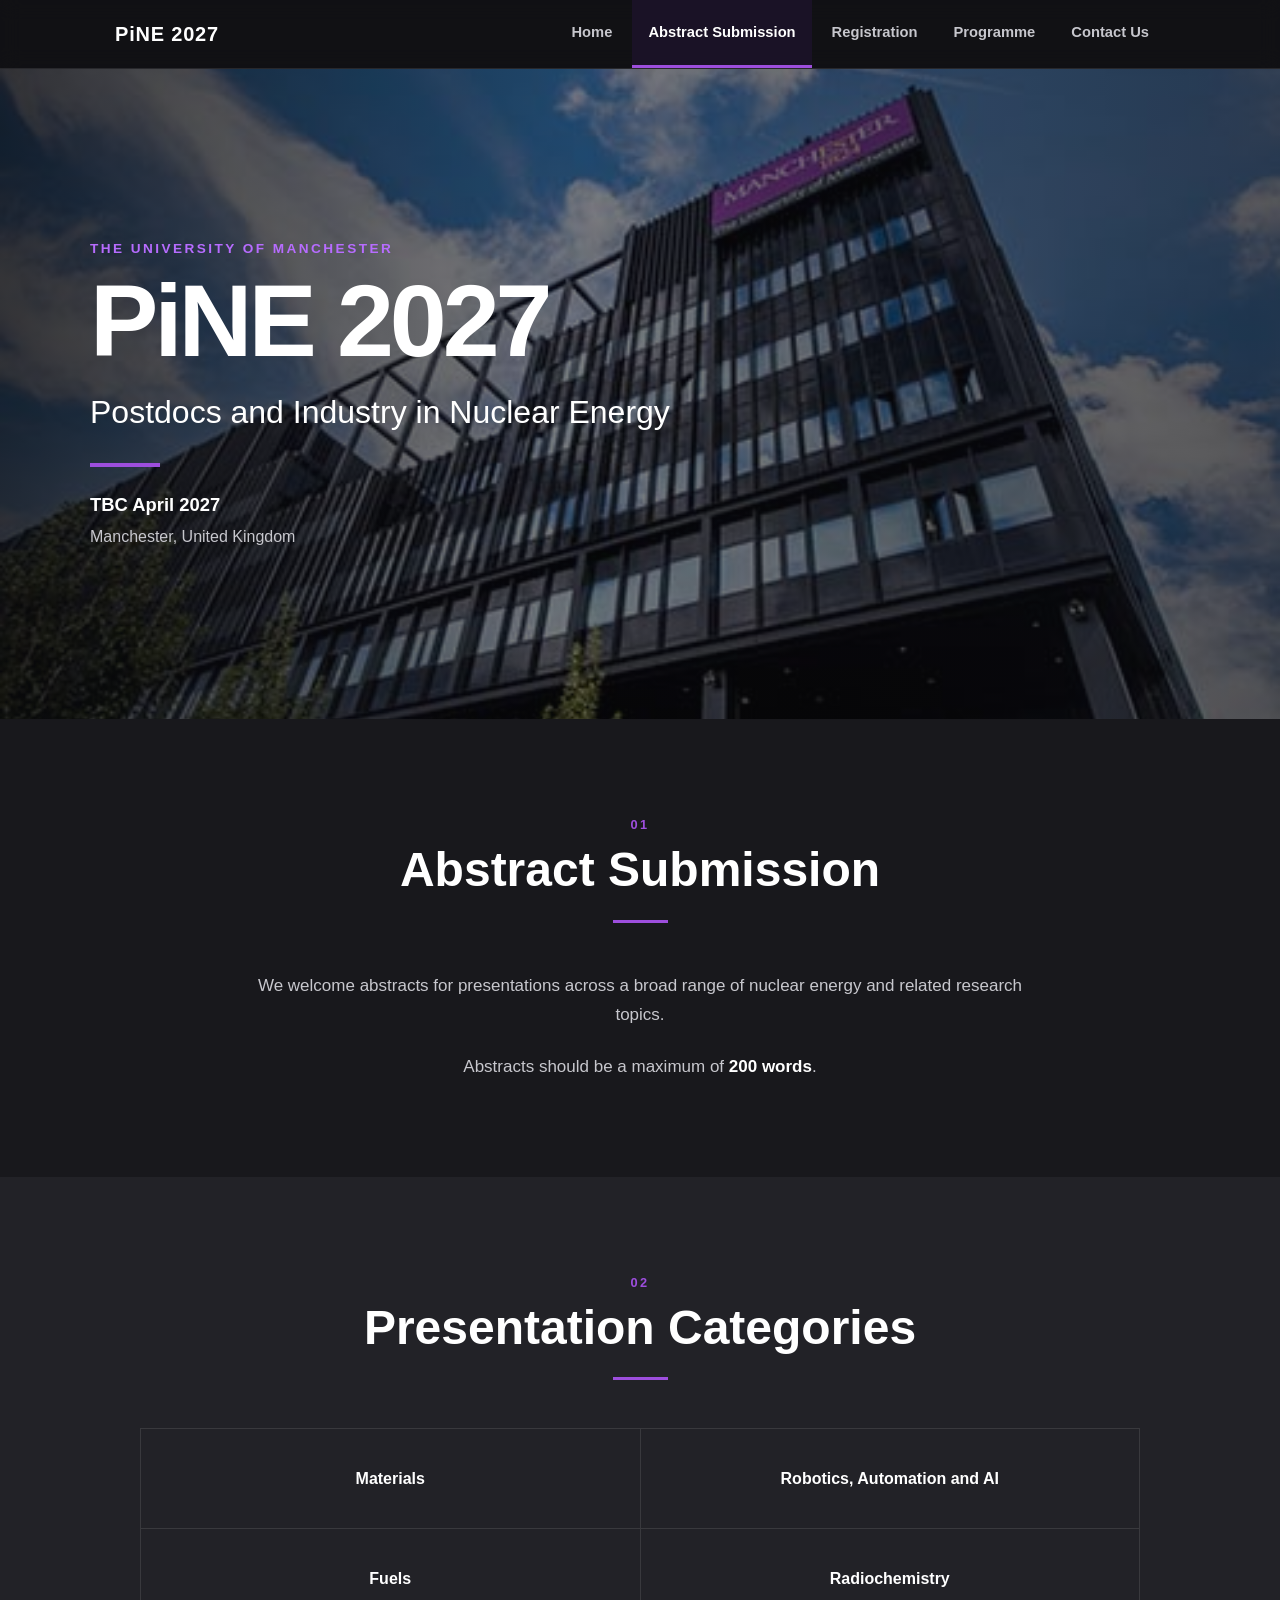
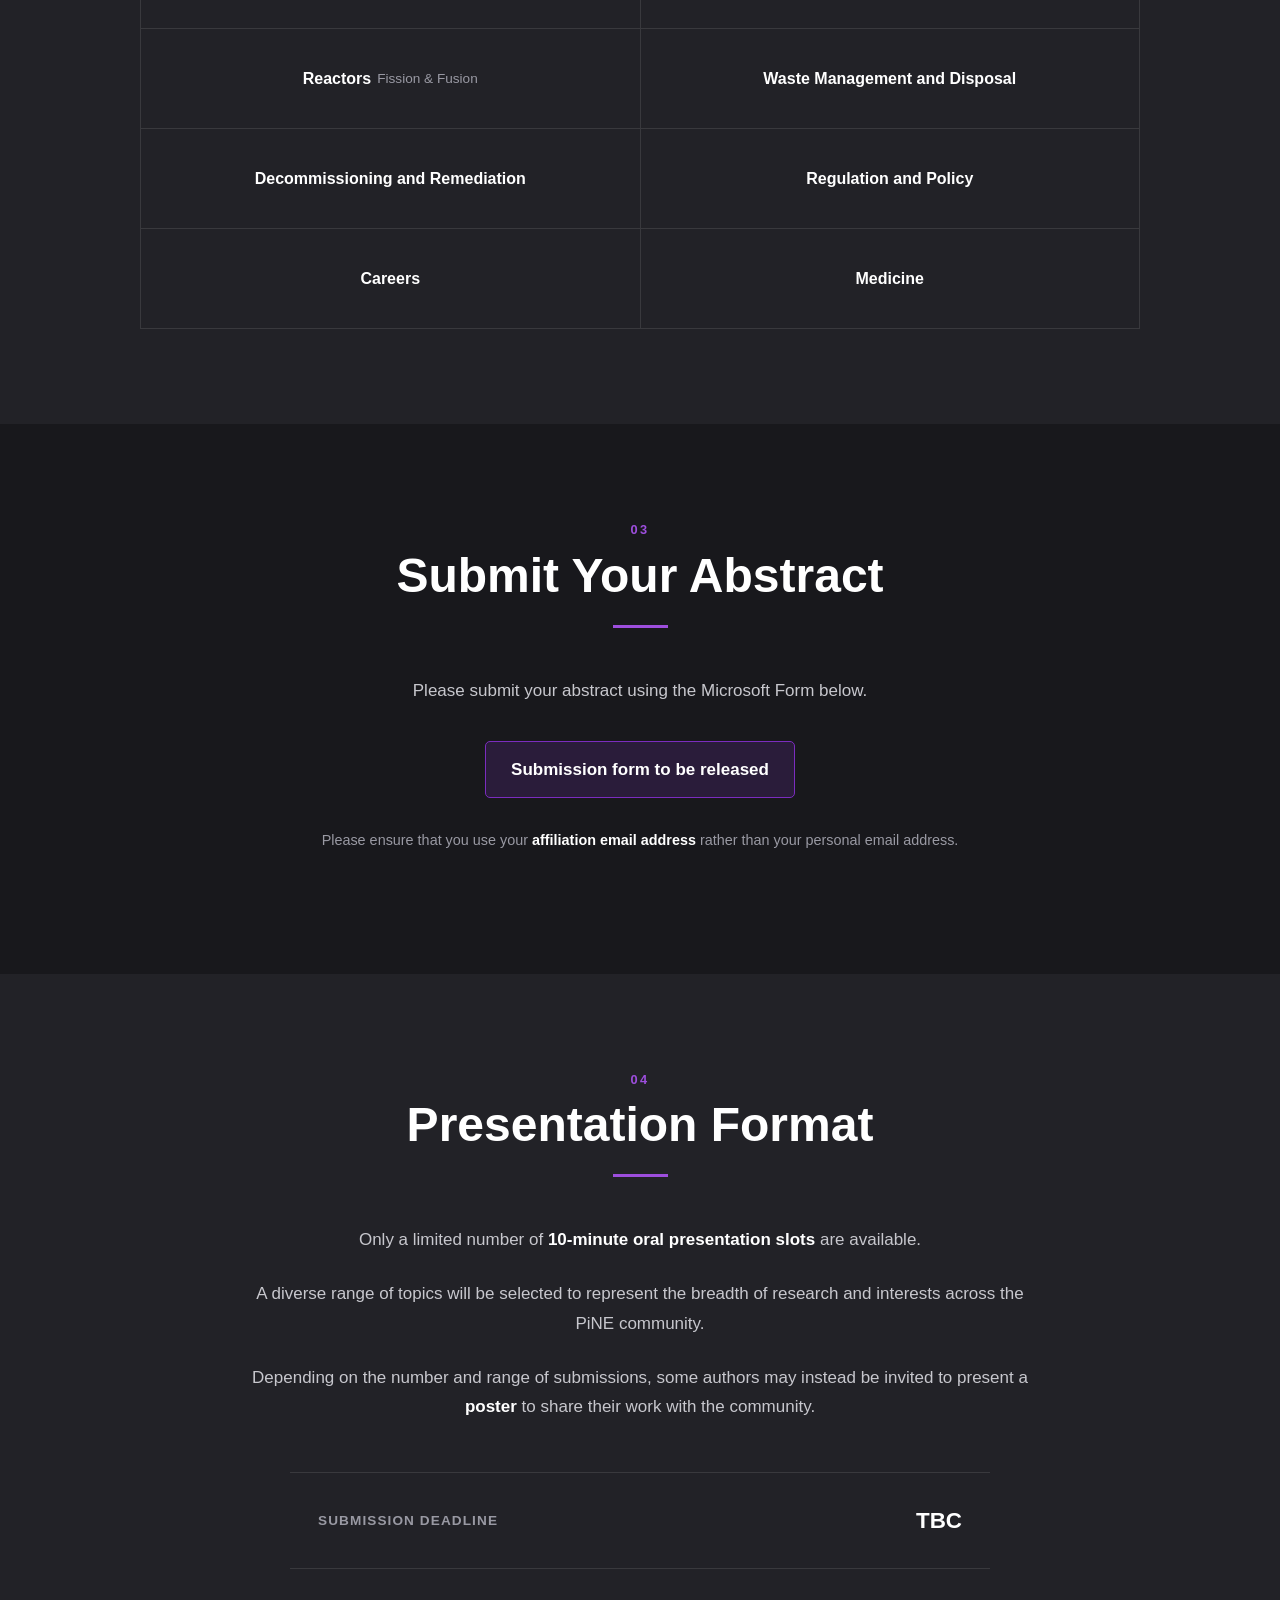
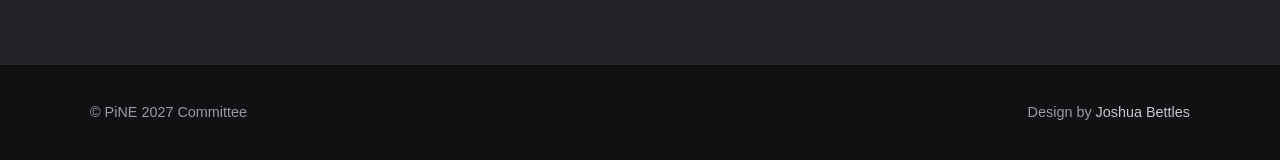
==== abstract/index.html @ 17eca952 "Modifying abstracts" ====
<!DOCTYPE html>
<html lang="en">

<head>
    <meta charset="UTF-8">

    <meta name="viewport" content="width=device-width, initial-scale=1.0">

    <title>PiNE 2027 | Abstract Submission</title>

    <meta name="description"
          content="Submit an abstract to PiNE 2027 – Postdocs and Industry in Nuclear Energy at The University of Manchester. Explore presentation categories and abstract submission requirements.">

    <meta name="keywords"
          content="PiNE 2027, abstract submission, nuclear energy conference, nuclear research, postdocs nuclear energy, University of Manchester">

    <meta name="author" content="PiNE 2027 Committee">
    <meta name="robots" content="index, follow">
    <meta name="resource-type" content="document">
    <meta name="distribution" content="global">

    <link rel="canonical"
          href="https://pine2027.github.io/abstract/">

    <link rel="shortcut icon"
          type="image/png"
          href="/assets/Uni_logo.png">

    <link rel="stylesheet"
          type="text/css"
          media="all"
          href="/assets/main.css">

    <!-- Open Graph -->
    <meta property="og:type" content="website">
    <meta property="og:title"
          content="PiNE 2027 | Abstract Submission">
    <meta property="og:description"
          content="Submit an abstract for PiNE 2027 – Postdocs and Industry in Nuclear Energy at The University of Manchester.">
    <meta property="og:url"
          content="https://pine2027.github.io/abstract/">
    <meta property="og:image"
          content="https://pine2027.github.io/assets/banner.jpg">
    <meta property="og:site_name"
          content="PiNE 2027">

    <!-- Twitter / X -->
    <meta name="twitter:card"
          content="summary_large_image">
    <meta name="twitter:title"
          content="PiNE 2027 | Abstract Submission">
    <meta name="twitter:description"
          content="Abstract submission information for PiNE 2027 – Postdocs and Industry in Nuclear Energy.">
    <meta name="twitter:image"
          content="https://pine2027.github.io/assets/banner.jpg">
</head>


<body>


    <!-- =====================================================
         STICKY NAVIGATION
         ===================================================== -->

    <nav class="navigation" aria-label="Main navigation">

        <div class="navigation-inner">

            <a class="nav-brand"
               href="/"
               aria-label="PiNE 2027 home">
                PiNE 2027
            </a>

            <div class="nav-links">

                <a title="Conference Home Page"
                   href="/">
                    Home
                </a>

                <a class="current"
                   title="Abstract Submission"
                   href="/abstract/"
                   aria-current="page">
                    Abstract Submission
                </a>

                <a title="Register for the Conference"
                   href="/registration/">
                    Registration
                </a>

                <a title="Conference Programme"
                   href="/programme/">
                    Programme
                </a>

                <a title="Contact information"
                   href="/contact/">
                    Contact Us
                </a>

            </div>

        </div>

    </nav>


    <!-- =====================================================
         FULL WIDTH BANNER
         ===================================================== -->

    <header class="banner">

        <img src="/assets/banner.jpg"
             alt="PiNE 2027">

        <div class="banner-overlay"></div>

        <div class="banner-content">

            <p class="banner-label">
                THE UNIVERSITY OF MANCHESTER
            </p>

            <h1>
                PiNE 2027
            </h1>

            <p class="banner-title">
                Postdocs and Industry in Nuclear Energy
            </p>

            <div class="banner-divider"></div>

            <p class="banner-date">
                TBC April 2027
            </p>

            <p class="banner-location">
                Manchester, United Kingdom
            </p>

        </div>

    </header>


    <main>


        <!-- =================================================
             ABSTRACT SUBMISSION
             ================================================= -->

        <section class="section section-dark">

            <div class="content">

                <p class="section-number">
                    01
                </p>

                <h2>
                    Abstract Submission
                </h2>

                <div class="heading-line"></div>


                <div class="abstract-intro">

                    <p>
                        We welcome abstracts for presentations across a
                        broad range of nuclear energy and related research
                        topics.
                    </p>

                    <p>
                        Abstracts should be a maximum of
                        <strong>200 words</strong>.
                    </p>

                </div>

            </div>

        </section>


        <!-- =================================================
             CATEGORIES
             ================================================= -->

        <section class="section section-alt">

            <div class="content">

                <p class="section-number">
                    02
                </p>

                <h2>
                    Presentation Categories
                </h2>

                <div class="heading-line"></div>


                <div class="abstract-categories">

                    <div class="abstract-category">
                        Materials
                    </div>

                    <div class="abstract-category">
                        Robotics, Automation and AI
                    </div>

                    <div class="abstract-category">
                        Fuels
                    </div>

                    <div class="abstract-category">
                        Radiochemistry
                    </div>

                    <div class="abstract-category">
                        Reactors
                        <span>
                            Fission &amp; Fusion
                        </span>
                    </div>

                    <div class="abstract-category">
                        Waste Management and Disposal
                    </div>

                    <div class="abstract-category">
                        Decommissioning and Remediation
                    </div>

                    <div class="abstract-category">
                        Regulation and Policy
                    </div>

                    <div class="abstract-category">
                        Careers
                    </div>

                    <div class="abstract-category">
                        Medicine
                    </div>

                </div>

            </div>

        </section>


        <!-- =================================================
             SUBMISSION
             ================================================= -->

        <section class="section section-dark">

            <div class="content">

                <p class="section-number">
                    03
                </p>

                <h2>
                    Submit Your Abstract
                </h2>

                <div class="heading-line"></div>


                <div class="abstract-submission">

                    <p>
                        Please submit your abstract using the Microsoft
                        Form below.
                    </p>


                    <div class="submission-status">
                        Submission form to be released
                    </div>


                    <!--
                    Uncomment once the Microsoft Form is available.

                    <a class="submission-button"
                       href="https://forms.office.com/e/1feZxRSuA1"
                       target="_blank"
                       rel="noopener noreferrer">

                        Submit Your Abstract

                    </a>
                    -->


                    <p class="submission-note">
                        Please ensure that you use your
                        <strong>affiliation email address</strong>
                        rather than your personal email address.
                    </p>

                </div>

            </div>

        </section>


        <!-- =================================================
             PRESENTATION FORMAT
             ================================================= -->

        <section class="section section-alt">

            <div class="content">

                <p class="section-number">
                    04
                </p>

                <h2>
                    Presentation Format
                </h2>

                <div class="heading-line"></div>


                <div class="presentation-content">

                    <p>
                        Only a limited number of
                        <strong>10-minute oral presentation slots</strong>
                        are available.
                    </p>

                    <p>
                        A diverse range of topics will be selected to
                        represent the breadth of research and interests
                        across the PiNE community.
                    </p>

                    <p>
                        Depending on the number and range of submissions,
                        some authors may instead be invited to present a
                        <strong>poster</strong> to share their work with
                        the community.
                    </p>

                </div>


                <div class="deadline">

                    <span class="deadline-label">
                        Submission Deadline
                    </span>

                    <span class="deadline-value">
                        TBC
                    </span>

                </div>

            </div>

        </section>


        <!-- =================================================
             BURSARIES
             ================================================= -->

        <!--
        <section class="section section-dark">

            <div class="content">

                <p class="section-number">
                    05
                </p>

                <h2>
                    Travel Bursaries
                </h2>

                <div class="heading-line"></div>

                <div class="bursary-content">

                    <p>
                        We are delighted to announce that we will be
                        offering a limited number of bursaries of up to
                        £250 to cover travel and accommodation costs for
                        presenters at PiNE 2027.
                    </p>

                    <p>
                        If you are interested in applying, please complete
                        the additional section on the abstract submission
                        form.
                    </p>

                </div>

            </div>

        </section>
        -->


    </main>


    <!-- =====================================================
         FOOTER
         ===================================================== -->

    <footer>

        <div class="footer-inner">

            <p>
                &copy; PiNE 2027 Committee
            </p>

            <p>
                Design by
                <a href="https://github.com/joshua-bettles"
                   target="_blank"
                   rel="noopener">
                    Joshua Bettles
                </a>
            </p>

        </div>

    </footer>


</body>
</html>
---- assets/main.css ----
/* =========================================================
   PiNE 2027
   Main stylesheet
   ========================================================= */


/* ---------------------------------------------------------
   VARIABLES
   --------------------------------------------------------- */

:root {
    --background-dark: #18181c;
    --background-darker: #111114;
    --background-light: #222227;

    --purple: #7b2cbf;
    --purple-light: #9d4edd;
    --purple-bright: #b76cff;

    --text: #f2f2f4;
    --text-soft: #c7c7cd;
    --text-muted: #9999a3;

    --border: rgba(255, 255, 255, 0.10);

    --content-width: 1100px;
}


/* ---------------------------------------------------------
   RESET
   --------------------------------------------------------- */

* {
    box-sizing: border-box;
}

html {
    scroll-behavior: smooth;
}

body {
    margin: 0;
    padding: 0;

    background: var(--background-dark);
    color: var(--text);

    font-family:
        "Segoe UI",
        Roboto,
        Helvetica,
        Arial,
        sans-serif;

    font-size: 17px;
    line-height: 1.75;
}


/* ---------------------------------------------------------
   LINKS
   --------------------------------------------------------- */

a {
    color: var(--purple-bright);
    text-decoration: none;
    transition:
        color 0.2s ease,
        background-color 0.2s ease,
        border-color 0.2s ease;
}

a:hover {
    color: #d19cff;
}


/* ---------------------------------------------------------
   STICKY NAVIGATION
   --------------------------------------------------------- */

.navigation {
    position: sticky;
    top: 0;
    z-index: 1000;

    width: 100%;

    background: rgba(17, 17, 20, 0.96);
    border-bottom: 1px solid var(--border);

    backdrop-filter: blur(10px);
    -webkit-backdrop-filter: blur(10px);
}

.navigation-inner {
    max-width: var(--content-width);
    margin: 0 auto;

    min-height: 68px;

    display: flex;
    align-items: center;
    justify-content: space-between;

    padding: 0 25px;
}

.nav-brand {
    color: white;
    font-size: 1.25rem;
    font-weight: 700;
    letter-spacing: 0.04em;
    white-space: nowrap;
}

.nav-brand:hover {
    color: var(--purple-bright);
}

.nav-links {
    display: flex;
    align-items: stretch;
    gap: 4px;
}

.nav-links a {
    display: flex;
    align-items: center;

    min-height: 68px;

    padding: 0 16px;

    color: var(--text-soft);

    font-size: 0.92rem;
    font-weight: 600;

    border-bottom: 3px solid transparent;
}

.nav-links a:hover {
    color: white;
    background: rgba(123, 44, 191, 0.12);
}

.nav-links a.current {
    color: white;
    border-bottom-color: var(--purple-light);
    background: rgba(123, 44, 191, 0.10);
}


/* ---------------------------------------------------------
   FULL WIDTH BANNER
   --------------------------------------------------------- */

.banner {
    position: relative;

    width: 100%;
    height: min(650px, 75vh);

    min-height: 480px;

    overflow: hidden;

    background: #111;
}

.banner img {
    position: absolute;

    inset: 0;

    width: 100%;
    height: 100%;

    object-fit: cover;
    object-position: center;
}

.banner-overlay {
    position: absolute;

    inset: 0;

    background:
        linear-gradient(
            90deg,
            rgba(10, 10, 13, 0.82) 0%,
            rgba(10, 10, 13, 0.52) 45%,
            rgba(10, 10, 13, 0.68) 100%
        );

    z-index: 1;
}

.banner-content {
    position: relative;
    z-index: 2;

    width: min(1100px, 90%);

    height: 100%;

    margin: 0 auto;

    display: flex;
    flex-direction: column;

    justify-content: center;
    align-items: flex-start;
}

.banner-label {
    margin: 0 0 12px;

    color: var(--purple-bright);

    font-size: 0.85rem;
    font-weight: 700;

    letter-spacing: 0.18em;
    text-transform: uppercase;
}

.banner h1 {
    margin: 0;

    color: white;

    font-size: clamp(3.2rem, 8vw, 6.5rem);
    line-height: 0.95;

    font-weight: 800;
    letter-spacing: -0.04em;
}

.banner-title {
    max-width: 850px;

    margin: 22px 0 0;

    color: white;

    font-size: clamp(1.25rem, 2.5vw, 2rem);
    line-height: 1.3;

    font-weight: 400;
}

.banner-divider {
    width: 70px;
    height: 4px;

    margin: 30px 0 22px;

    background: var(--purple-light);
}

.banner-date {
    margin: 0;

    color: white;

    font-size: 1.15rem;
    font-weight: 700;
}

.banner-location {
    margin: 2px 0 0;

    color: var(--text-soft);

    font-size: 1rem;
}


/* ---------------------------------------------------------
   GENERAL SECTIONS
   --------------------------------------------------------- */

.section {
    width: 100%;

    padding: 95px 25px;
}

.section-dark {
    background: var(--background-dark);
}

.section-alt {
    background: var(--background-light);
}

.content {
    width: min(var(--content-width), 100%);

    margin: 0 auto;
}


/* ---------------------------------------------------------
   HEADINGS
   --------------------------------------------------------- */

.section-number {
    margin: 0 0 6px;

    color: var(--purple-light);

    font-size: 0.8rem;
    font-weight: 700;

    letter-spacing: 0.18em;
    text-align: center;
}

h2 {
    margin: 0;

    color: white;

    font-size: clamp(2rem, 4vw, 3rem);
    line-height: 1.15;

    font-weight: 700;

    text-align: center;
}

.heading-line {
    width: 55px;
    height: 3px;

    margin: 22px auto 48px;

    background: var(--purple-light);
}


/* ---------------------------------------------------------
   TEXT CONTENT
   --------------------------------------------------------- */

.text-content {
    max-width: 900px;

    margin: 0 auto;

    color: var(--text-soft);

    text-align: center;
}

.text-content p {
    margin: 0 0 24px;
}

.text-content p:last-child {
    margin-bottom: 0;
}

strong {
    color: white;
}


/* ---------------------------------------------------------
   KEY DATES
   --------------------------------------------------------- */

.dates {
    max-width: 950px;

    margin: 0 auto;

    display: grid;

    grid-template-columns: repeat(2, 1fr);

    border-top: 1px solid var(--border);
    border-left: 1px solid var(--border);
}

.date-item {
    min-height: 150px;

    padding: 30px;

    display: flex;
    flex-direction: column;

    justify-content: center;
    align-items: center;

    text-align: center;

    border-right: 1px solid var(--border);
    border-bottom: 1px solid var(--border);
}

.date-label {
    color: var(--text-muted);

    font-size: 0.85rem;
    font-weight: 600;

    letter-spacing: 0.08em;
    text-transform: uppercase;
}

.date-value {
    margin-top: 7px;

    color: white;

    font-size: 1.5rem;
    font-weight: 700;
}

.date-item:hover {
    background: rgba(123, 44, 191, 0.08);
}


/* ---------------------------------------------------------
   ORGANISERS
   --------------------------------------------------------- */

.organiser {
    max-width: 950px;

    margin: 0 auto;

    display: grid;

    grid-template-columns: 280px 1fr;

    gap: 60px;

    align-items: center;
}

.organiser-logo {
    display: block;

    width: 100%;
    max-width: 250px;

    height: auto;

    margin: 0 auto;
}

.organiser-text {
    color: var(--text-soft);
}

.organiser-text p {
    margin-top: 0;
    margin-bottom: 22px;
}

.organiser-text p:last-child {
    margin-bottom: 0;
}


/* ---------------------------------------------------------
   SPONSORS
   --------------------------------------------------------- */

.sponsor-content {
    max-width: 750px;

    margin: 0 auto;

    color: var(--text-soft);

    text-align: center;
}

.sponsor-content p {
    margin: 0 0 20px;
}

.email-link {
    display: inline-block;

    margin-top: 15px;

    padding: 12px 24px;

    color: white;

    background: var(--purple);

    border: 1px solid var(--purple-light);

    border-radius: 5px;

    font-weight: 700;
}

.email-link:hover {
    color: white;

    background: var(--purple-light);
}


/* ---------------------------------------------------------
   FOOTER
   --------------------------------------------------------- */

footer {
    background: var(--background-darker);

    border-top: 1px solid var(--border);

    padding: 35px 25px;
}

.footer-inner {
    max-width: var(--content-width);

    margin: 0 auto;

    display: flex;

    justify-content: space-between;
    align-items: center;

    gap: 20px;

    color: var(--text-muted);

    font-size: 0.9rem;
}

.footer-inner p {
    margin: 0;
}

.footer-inner a {
    color: var(--text-soft);
}

.footer-inner a:hover {
    color: var(--purple-bright);
}


/* ---------------------------------------------------------
   MOBILE
   --------------------------------------------------------- */

@media (max-width: 850px) {

    .navigation-inner {
        min-height: auto;

        padding: 12px 18px;

        flex-direction: column;
        gap: 8px;
    }

    .nav-links {
        width: 100%;

        justify-content: center;

        flex-wrap: wrap;
    }

    .nav-links a {
        min-height: 42px;

        padding: 6px 10px;

        border-bottom-width: 2px;

        font-size: 0.82rem;
    }

    .banner {
        height: 600px;
    }

    .banner-content {
        width: 88%;
    }

    .organiser {
        grid-template-columns: 1fr;

        gap: 40px;

        text-align: center;
    }

    .organiser-logo {
        max-width: 220px;
    }

    .organiser-text {
        text-align: center;
    }
}


@media (max-width: 600px) {

    body {
        font-size: 16px;
    }

    .navigation-inner {
        padding-left: 10px;
        padding-right: 10px;
    }

    .nav-brand {
        font-size: 1.1rem;
    }

    .nav-links {
        gap: 0;
    }

    .nav-links a {
        padding-left: 7px;
        padding-right: 7px;

        font-size: 0.75rem;
    }

    .banner {
        min-height: 500px;
        height: 75vh;
    }

    .banner-label {
        font-size: 0.7rem;
        letter-spacing: 0.12em;
    }

    .banner-title {
        font-size: 1.15rem;
    }

    .banner-divider {
        margin-top: 22px;
        margin-bottom: 18px;
    }

    .banner-date {
        font-size: 1rem;
    }

    .section {
        padding: 70px 20px;
    }

    .heading-line {
        margin-bottom: 35px;
    }

    .dates {
        grid-template-columns: 1fr;
    }

    .date-item {
        min-height: 120px;
        padding: 25px 15px;
    }

    .footer-inner {
        flex-direction: column;

        text-align: center;
    }
}

/* =========================================================
   REGISTRATION PAGE
   ========================================================= */

.registration-content {
    max-width: 800px;
    margin: 0 auto;

    text-align: center;
    color: var(--text-soft);
}

.registration-content p {
    margin: 0 auto 25px;
}


/* Registration status */

.registration-status {
    display: inline-block;

    margin-bottom: 35px;
    padding: 10px 22px;

    color: white;

    background: rgba(123, 44, 191, 0.18);

    border: 1px solid var(--purple);

    border-radius: 4px;

    font-weight: 700;
    letter-spacing: 0.02em;
}


/* Registration price */

.registration-price {
    margin: 20px 0 35px;

    color: white;

    font-size: clamp(3rem, 7vw, 5rem);
    line-height: 1;

    font-weight: 800;
    letter-spacing: -0.04em;
}

.registration-price::after {
    content: " registration fee";

    display: block;

    margin-top: 12px;

    color: var(--text-muted);

    font-size: 0.9rem;
    font-weight: 500;

    letter-spacing: 0.08em;
    text-transform: uppercase;
}


/* What's included */

.registration-includes {
    max-width: 1000px;

    margin: 0 auto;

    display: grid;

    grid-template-columns: repeat(3, 1fr);

    border-top: 1px solid var(--border);
    border-left: 1px solid var(--border);
}

.include-item {
    padding: 40px 30px;

    text-align: center;

    border-right: 1px solid var(--border);
    border-bottom: 1px solid var(--border);
}

.include-number {
    margin-bottom: 15px;

    color: var(--purple-light);

    font-size: 0.8rem;
    font-weight: 700;

    letter-spacing: 0.15em;
}

.include-item h3 {
    margin: 0 0 15px;

    color: white;

    font-size: 1.25rem;
}

.include-item p {
    margin: 0;

    color: var(--text-muted);

    font-size: 0.95rem;
    line-height: 1.65;
}


/* Registration action */

.registration-action {
    max-width: 700px;

    margin: 0 auto;

    color: var(--text-soft);

    text-align: center;
}

.registration-action p {
    margin: 0 0 30px;
}


/* Actual registration button */

.registration-button {
    display: inline-block;

    padding: 15px 32px;

    color: white;

    background: var(--purple);

    border: 1px solid var(--purple-light);
    border-radius: 5px;

    font-weight: 700;

    transition:
        background 0.2s ease,
        transform 0.2s ease;
}

.registration-button:hover {
    color: white;

    background: var(--purple-light);

    transform: translateY(-2px);
}


/* Coming soon placeholder */

.registration-coming-soon {
    display: inline-block;

    padding: 14px 25px;

    color: var(--text-muted);

    background: rgba(255, 255, 255, 0.04);

    border: 1px solid var(--border);

    border-radius: 5px;

    font-size: 0.9rem;
}


/* Contact */

.registration-contact {
    max-width: 700px;

    margin: 0 auto;

    color: var(--text-soft);

    text-align: center;
}

.registration-contact p {
    margin: 0 0 25px;
}


/* ---------------------------------------------------------
   REGISTRATION MOBILE
   --------------------------------------------------------- */

@media (max-width: 700px) {

    .registration-includes {
        grid-template-columns: 1fr;
    }

    .include-item {
        padding: 35px 25px;
    }

}

/* =========================================================
   ABSTRACT SUBMISSION PAGE
   ========================================================= */


/* ---------------------------------------------------------
   INTRO
   --------------------------------------------------------- */

.abstract-intro {
    max-width: 800px;

    margin: 0 auto;

    color: var(--text-soft);

    text-align: center;
}

.abstract-intro p {
    margin: 0 0 22px;
}

.abstract-intro p:last-child {
    margin-bottom: 0;
}


/* ---------------------------------------------------------
   ABSTRACT CATEGORIES
   --------------------------------------------------------- */

.abstract-categories {
    max-width: 1000px;

    margin: 0 auto;

    display: grid;

    grid-template-columns: repeat(2, 1fr);

    border-top: 1px solid var(--border);
    border-left: 1px solid var(--border);
}

.abstract-category {
    min-height: 100px;

    padding: 25px 30px;

    display: flex;

    align-items: center;
    justify-content: center;

    color: white;

    text-align: center;

    font-size: 1rem;
    font-weight: 600;

    border-right: 1px solid var(--border);
    border-bottom: 1px solid var(--border);

    transition:
        background 0.2s ease,
        color 0.2s ease;
}

.abstract-category:hover {
    color: white;

    background: rgba(123, 44, 191, 0.14);
}

.abstract-category span {
    margin-left: 6px;

    color: var(--text-muted);

    font-size: 0.85rem;
    font-weight: 400;
}


/* ---------------------------------------------------------
   ABSTRACT SUBMISSION
   --------------------------------------------------------- */

.abstract-submission {
    max-width: 750px;

    margin: 0 auto;

    color: var(--text-soft);

    text-align: center;
}

.abstract-submission > p {
    margin: 0 0 25px;
}


/* Submission status */

.submission-status {
    display: inline-block;

    margin: 10px 0 30px;

    padding: 13px 25px;

    color: white;

    background: rgba(123, 44, 191, 0.18);

    border: 1px solid var(--purple);

    border-radius: 5px;

    font-weight: 700;
}


/* Actual submission button */

.submission-button {
    display: inline-block;

    margin: 10px 0 30px;

    padding: 15px 32px;

    color: white;

    background: var(--purple);

    border: 1px solid var(--purple-light);
    border-radius: 5px;

    font-weight: 700;

    transition:
        background 0.2s ease,
        transform 0.2s ease;
}

.submission-button:hover {
    color: white;

    background: var(--purple-light);

    transform: translateY(-2px);
}


/* Small note */

.submission-note {
    color: var(--text-muted);

    font-size: 0.9rem;
}


/* ---------------------------------------------------------
   PRESENTATION FORMAT
   --------------------------------------------------------- */

.presentation-content {
    max-width: 800px;

    margin: 0 auto;

    color: var(--text-soft);

    text-align: center;
}

.presentation-content p {
    margin: 0 0 24px;
}

.presentation-content p:last-child {
    margin-bottom: 0;
}


/* ---------------------------------------------------------
   DEADLINE
   --------------------------------------------------------- */

.deadline {
    max-width: 700px;

    margin: 50px auto 0;

    padding: 28px;

    display: flex;

    align-items: center;
    justify-content: space-between;

    gap: 20px;

    border-top: 1px solid var(--border);
    border-bottom: 1px solid var(--border);
}

.deadline-label {
    color: var(--text-muted);

    font-size: 0.85rem;
    font-weight: 600;

    letter-spacing: 0.08em;
    text-transform: uppercase;
}

.deadline-value {
    color: white;

    font-size: 1.4rem;
    font-weight: 700;
}


/* ---------------------------------------------------------
   BURSARIES
   --------------------------------------------------------- */

.bursary-content {
    max-width: 800px;

    margin: 0 auto;

    color: var(--text-soft);

    text-align: center;
}

.bursary-content p {
    margin: 0 0 24px;
}


/* ---------------------------------------------------------
   ABSTRACT MOBILE
   --------------------------------------------------------- */

@media (max-width: 700px) {

    .abstract-categories {
        grid-template-columns: 1fr;
    }

    .abstract-category {
        min-height: 80px;

        padding: 22px 20px;
    }

    .deadline {
        flex-direction: column;

        text-align: center;
    }

}
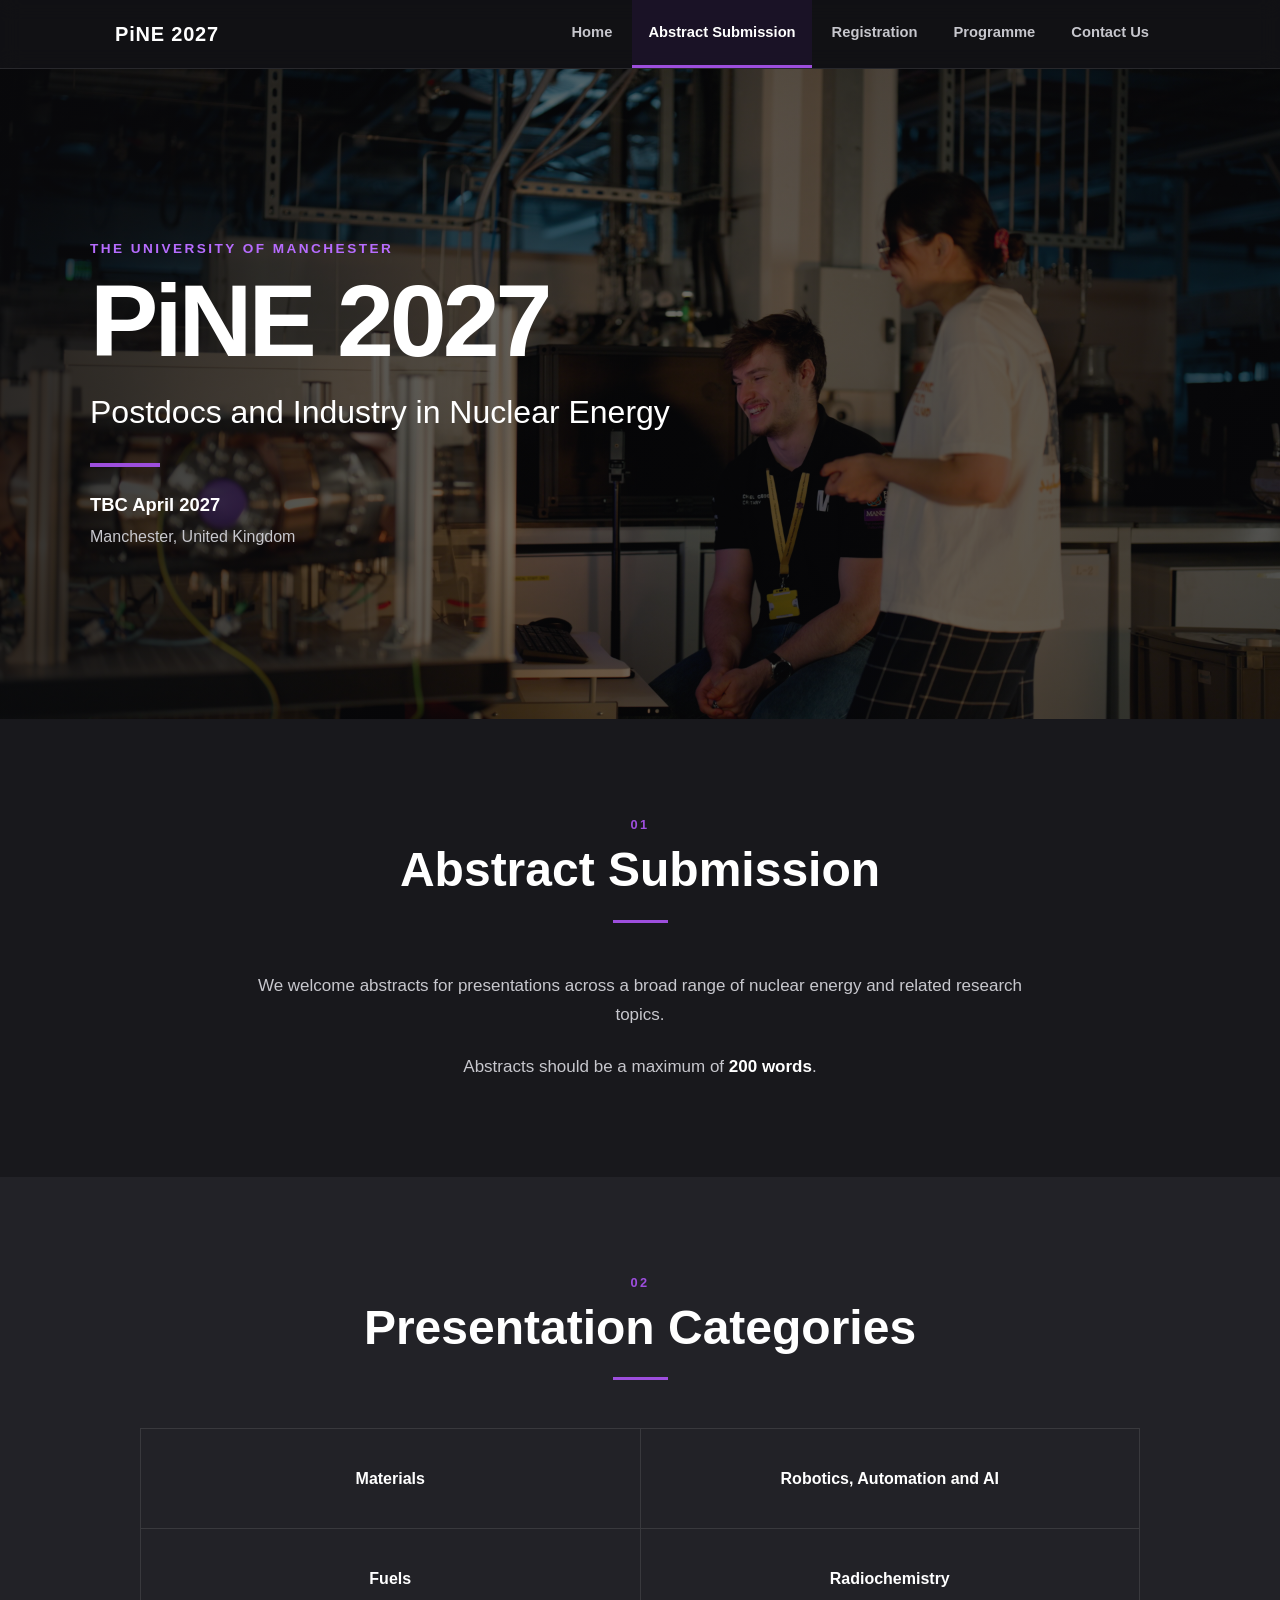
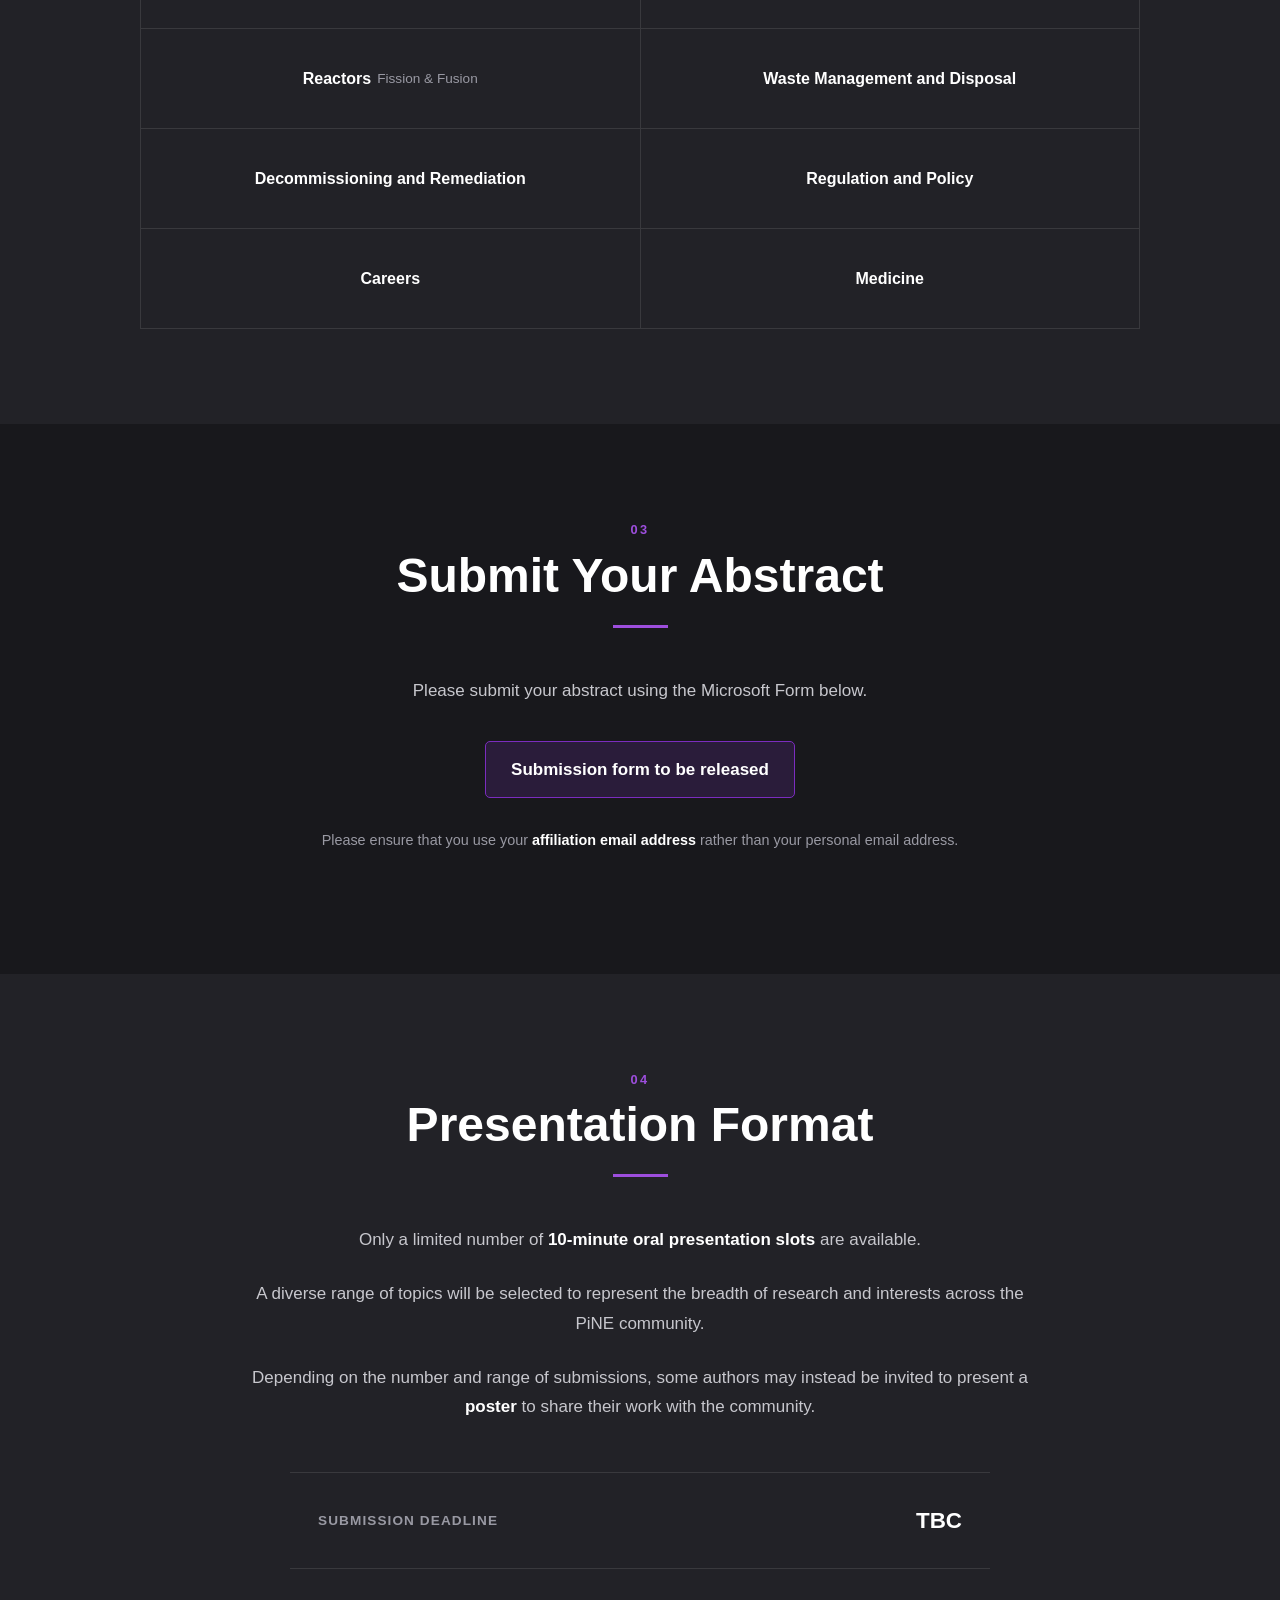
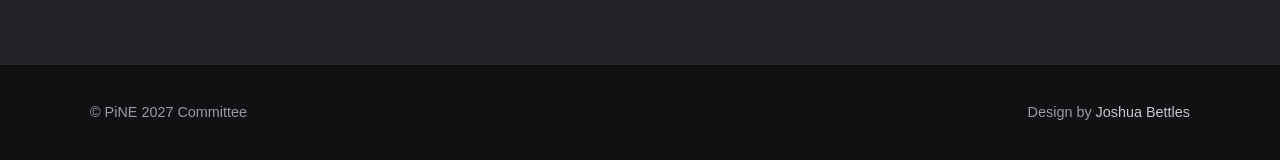
==== commit f3f3b6f4: "update to banner images" ====
--- a/abstract/index.html
+++ b/abstract/index.html
@@ -40,7 +40,7 @@
     <meta property="og:url"
           content="https://pine2027.github.io/abstract/">
     <meta property="og:image"
-          content="https://pine2027.github.io/assets/banner.jpg">
+          content="https://pine2027.github.io/assets/Fusion-Minimak-Michael-Aneeqa3.jpg">
     <meta property="og:site_name"
           content="PiNE 2027">
 
@@ -52,7 +52,7 @@
     <meta name="twitter:description"
           content="Abstract submission information for PiNE 2027 – Postdocs and Industry in Nuclear Energy.">
     <meta name="twitter:image"
-          content="https://pine2027.github.io/assets/banner.jpg">
+          content="https://pine2027.github.io/assets/Fusion-Minimak-Michael-Aneeqa3.jpg">
 </head>
 
 
@@ -115,7 +115,7 @@
 
     <header class="banner">
 
-        <img src="/assets/banner.jpg"
+        <img src="/assets/Fusion-Minimak-Michael-Aneeqa3.jpg"
              alt="PiNE 2027">
 
         <div class="banner-overlay"></div>
@@ -298,7 +298,7 @@
                     Uncomment once the Microsoft Form is available.
 
                     <a class="submission-button"
-                       href="https://forms.office.com/e/1feZxRSuA1"
+                       href="https://forms.office.com/e/"
                        target="_blank"
                        rel="noopener noreferrer">
 
--- a/assets/main.css
+++ b/assets/main.css
@@ -1180,4 +1180,376 @@
         text-align: center;
     }
 
+}
+
+/* =========================================================
+   PROGRAMME PAGE
+   ========================================================= */
+
+
+/* ---------------------------------------------------------
+   INTRO
+   --------------------------------------------------------- */
+
+.programme-intro {
+    max-width: 800px;
+
+    margin: 0 auto;
+
+    color: var(--text-soft);
+
+    text-align: center;
+}
+
+.programme-intro p {
+    margin: 0 0 24px;
+}
+
+.programme-intro p:last-child {
+    margin-bottom: 0;
+}
+
+
+/* ---------------------------------------------------------
+   PROGRAMME STATUS
+   --------------------------------------------------------- */
+
+.programme-status {
+    display: table;
+
+    margin: 45px auto 0;
+
+    padding: 13px 26px;
+
+    color: white;
+
+    background: rgba(123, 44, 191, 0.18);
+
+    border: 1px solid var(--purple);
+
+    border-radius: 5px;
+
+    font-weight: 700;
+}
+
+
+/* ---------------------------------------------------------
+   WHAT TO EXPECT
+   --------------------------------------------------------- */
+
+.programme-items {
+    max-width: 1000px;
+
+    margin: 0 auto;
+
+    display: grid;
+
+    grid-template-columns: repeat(3, 1fr);
+
+    border-top: 1px solid var(--border);
+    border-left: 1px solid var(--border);
+}
+
+.programme-item {
+    padding: 40px 30px;
+
+    text-align: center;
+
+    border-right: 1px solid var(--border);
+    border-bottom: 1px solid var(--border);
+}
+
+.programme-item-number {
+    margin-bottom: 14px;
+
+    color: var(--purple-light);
+
+    font-size: 0.8rem;
+    font-weight: 700;
+
+    letter-spacing: 0.15em;
+}
+
+.programme-item h3 {
+    margin: 0 0 15px;
+
+    color: white;
+
+    font-size: 1.2rem;
+}
+
+.programme-item p {
+    margin: 0;
+
+    color: var(--text-muted);
+
+    font-size: 0.95rem;
+    line-height: 1.65;
+}
+
+
+/* ---------------------------------------------------------
+   CATERING
+   --------------------------------------------------------- */
+
+.catering-content {
+    max-width: 800px;
+
+    margin: 0 auto;
+
+    color: var(--text-soft);
+
+    text-align: center;
+}
+
+.catering-content p {
+    margin: 0 0 24px;
+}
+
+
+/* Conference dinner */
+
+.dinner-date {
+    max-width: 650px;
+
+    margin: 40px auto 0;
+
+    padding: 25px 30px;
+
+    display: flex;
+
+    justify-content: space-between;
+    align-items: center;
+
+    gap: 20px;
+
+    border-top: 1px solid var(--border);
+    border-bottom: 1px solid var(--border);
+}
+
+.dinner-date span {
+    color: var(--text-muted);
+
+    font-size: 0.85rem;
+    font-weight: 600;
+
+    letter-spacing: 0.08em;
+    text-transform: uppercase;
+}
+
+.dinner-date strong {
+    color: white;
+
+    font-size: 1.3rem;
+}
+
+
+/* ---------------------------------------------------------
+   DIETARY REQUIREMENTS
+   --------------------------------------------------------- */
+
+.dietary-content {
+    max-width: 750px;
+
+    margin: 0 auto;
+
+    color: var(--text-soft);
+
+    text-align: center;
+}
+
+.dietary-content p {
+    margin: 0 0 24px;
+}
+
+.dietary-content p:last-child {
+    margin-bottom: 0;
+}
+
+
+/* ---------------------------------------------------------
+   PROGRAMME MOBILE
+   --------------------------------------------------------- */
+
+@media (max-width: 750px) {
+
+    .programme-items {
+        grid-template-columns: 1fr;
+    }
+
+    .programme-item {
+        padding: 35px 25px;
+    }
+
+    .dinner-date {
+        flex-direction: column;
+
+        text-align: center;
+    }
+
+}
+
+/* =========================================================
+   CONTACT PAGE
+   ========================================================= */
+
+
+/* ---------------------------------------------------------
+   CONTACT
+   --------------------------------------------------------- */
+
+.contact-content {
+    max-width: 750px;
+
+    margin: 0 auto;
+
+    color: var(--text-soft);
+
+    text-align: center;
+}
+
+.contact-content p {
+    margin: 0 0 28px;
+}
+
+
+/* ---------------------------------------------------------
+   DIRECTIONS
+   --------------------------------------------------------- */
+
+.directions-content {
+    max-width: 800px;
+
+    margin: 0 auto;
+
+    color: var(--text-soft);
+
+    text-align: center;
+}
+
+.directions-content p {
+    margin: 0 0 24px;
+}
+
+.directions-content p:last-child {
+    margin-bottom: 0;
+}
+
+
+/* ---------------------------------------------------------
+   ADDRESS
+   --------------------------------------------------------- */
+
+.address {
+    max-width: 500px;
+
+    margin: 45px auto 0;
+
+    padding: 30px;
+
+    text-align: center;
+
+    border-top: 1px solid var(--border);
+    border-bottom: 1px solid var(--border);
+}
+
+.address-label {
+    display: block;
+
+    margin-bottom: 12px;
+
+    color: var(--purple-light);
+
+    font-size: 0.8rem;
+    font-weight: 700;
+
+    letter-spacing: 0.12em;
+    text-transform: uppercase;
+}
+
+.address address {
+    color: white;
+
+    font-style: normal;
+
+    line-height: 1.7;
+}
+
+
+/* ---------------------------------------------------------
+   MAP
+   --------------------------------------------------------- */
+
+.map-content {
+    max-width: 1000px;
+
+    margin: 0 auto;
+
+    text-align: center;
+}
+
+.map-content > p {
+    max-width: 750px;
+
+    margin: 0 auto 35px;
+
+    color: var(--text-soft);
+}
+
+.map-wrapper {
+    width: 100%;
+
+    overflow: hidden;
+
+    border: 1px solid var(--border);
+}
+
+.map-wrapper iframe {
+    display: block;
+
+    width: 100%;
+
+    height: 450px;
+
+    border: 0;
+}
+
+
+/* ---------------------------------------------------------
+   FINAL CONTACT CTA
+   --------------------------------------------------------- */
+
+.contact-final {
+    max-width: 700px;
+
+    margin: 0 auto;
+
+    color: var(--text-soft);
+
+    text-align: center;
+}
+
+.contact-final p {
+    margin: 0 0 12px;
+}
+
+.contact-final .email-link {
+    margin-top: 25px;
+}
+
+
+/* ---------------------------------------------------------
+   CONTACT MOBILE
+   --------------------------------------------------------- */
+
+@media (max-width: 600px) {
+
+    .map-wrapper iframe {
+        height: 350px;
+    }
+
+    .address {
+        padding: 25px 15px;
+    }
+
 }
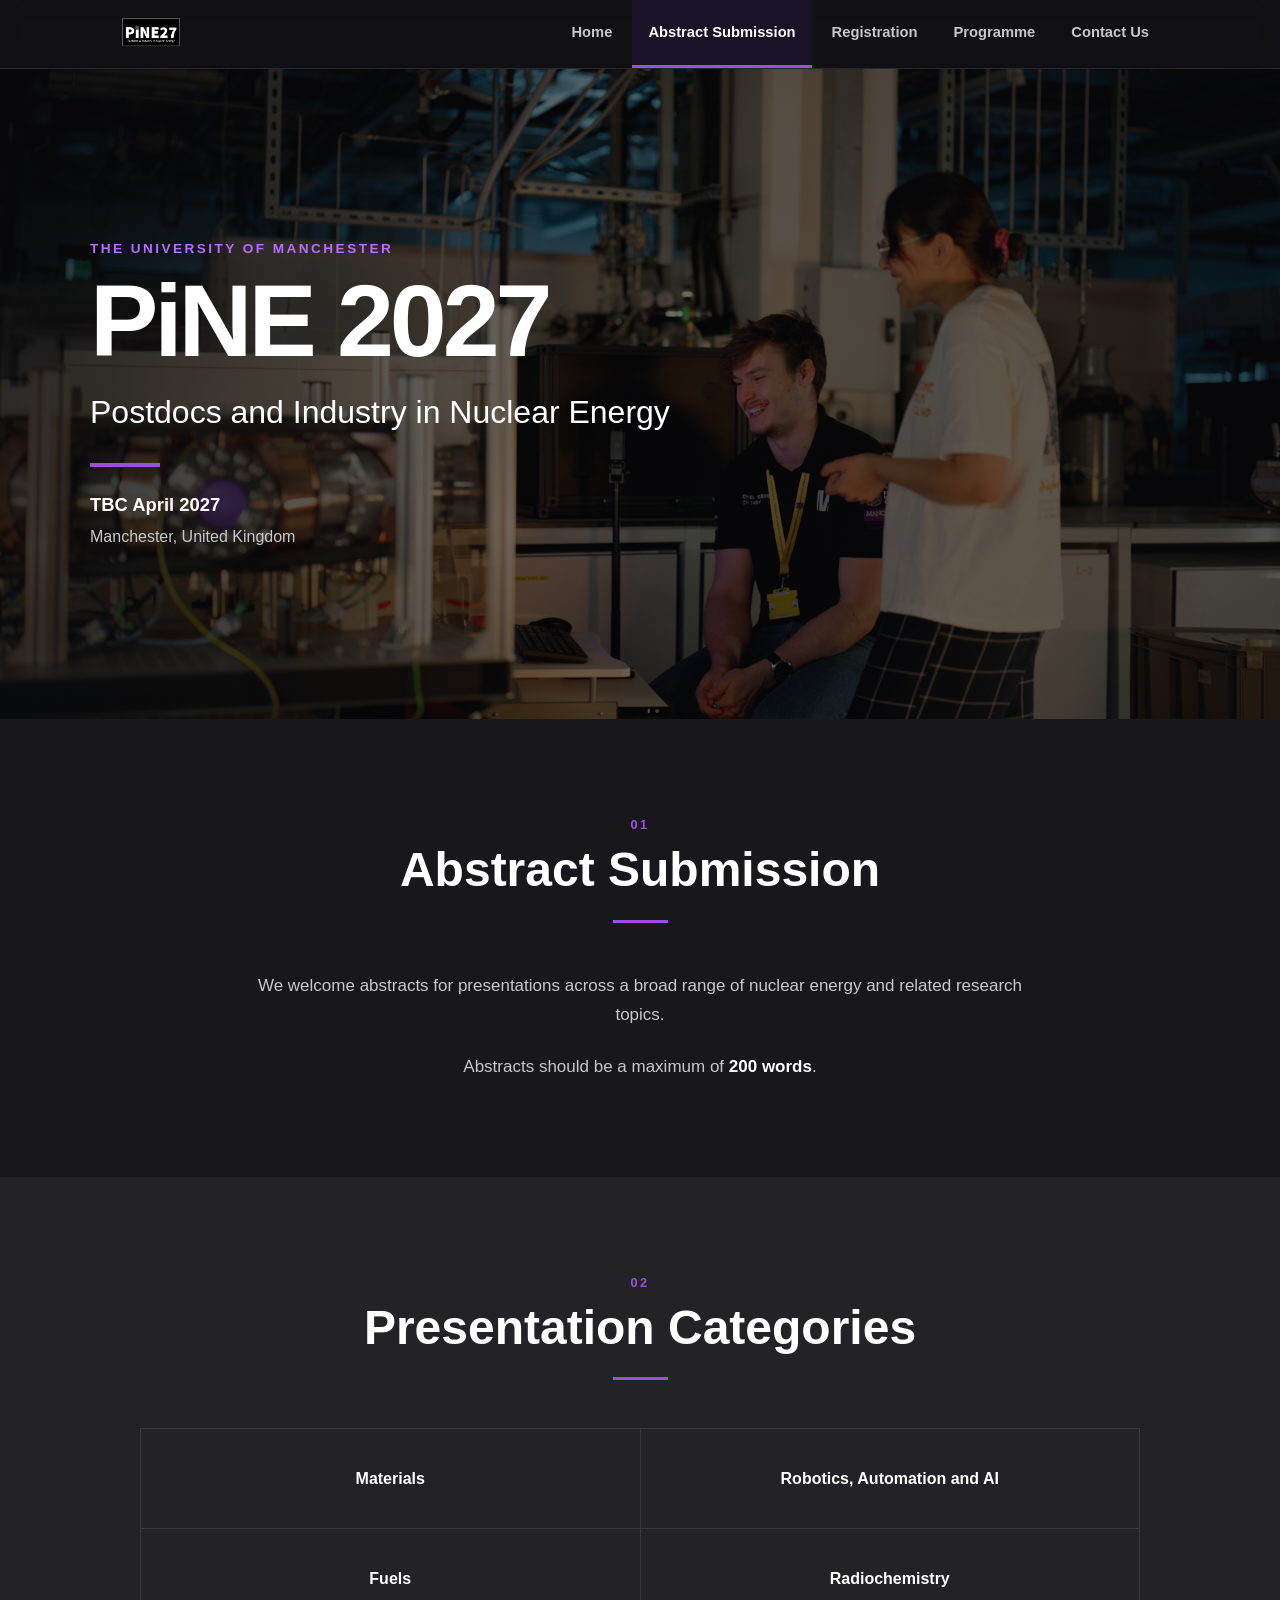
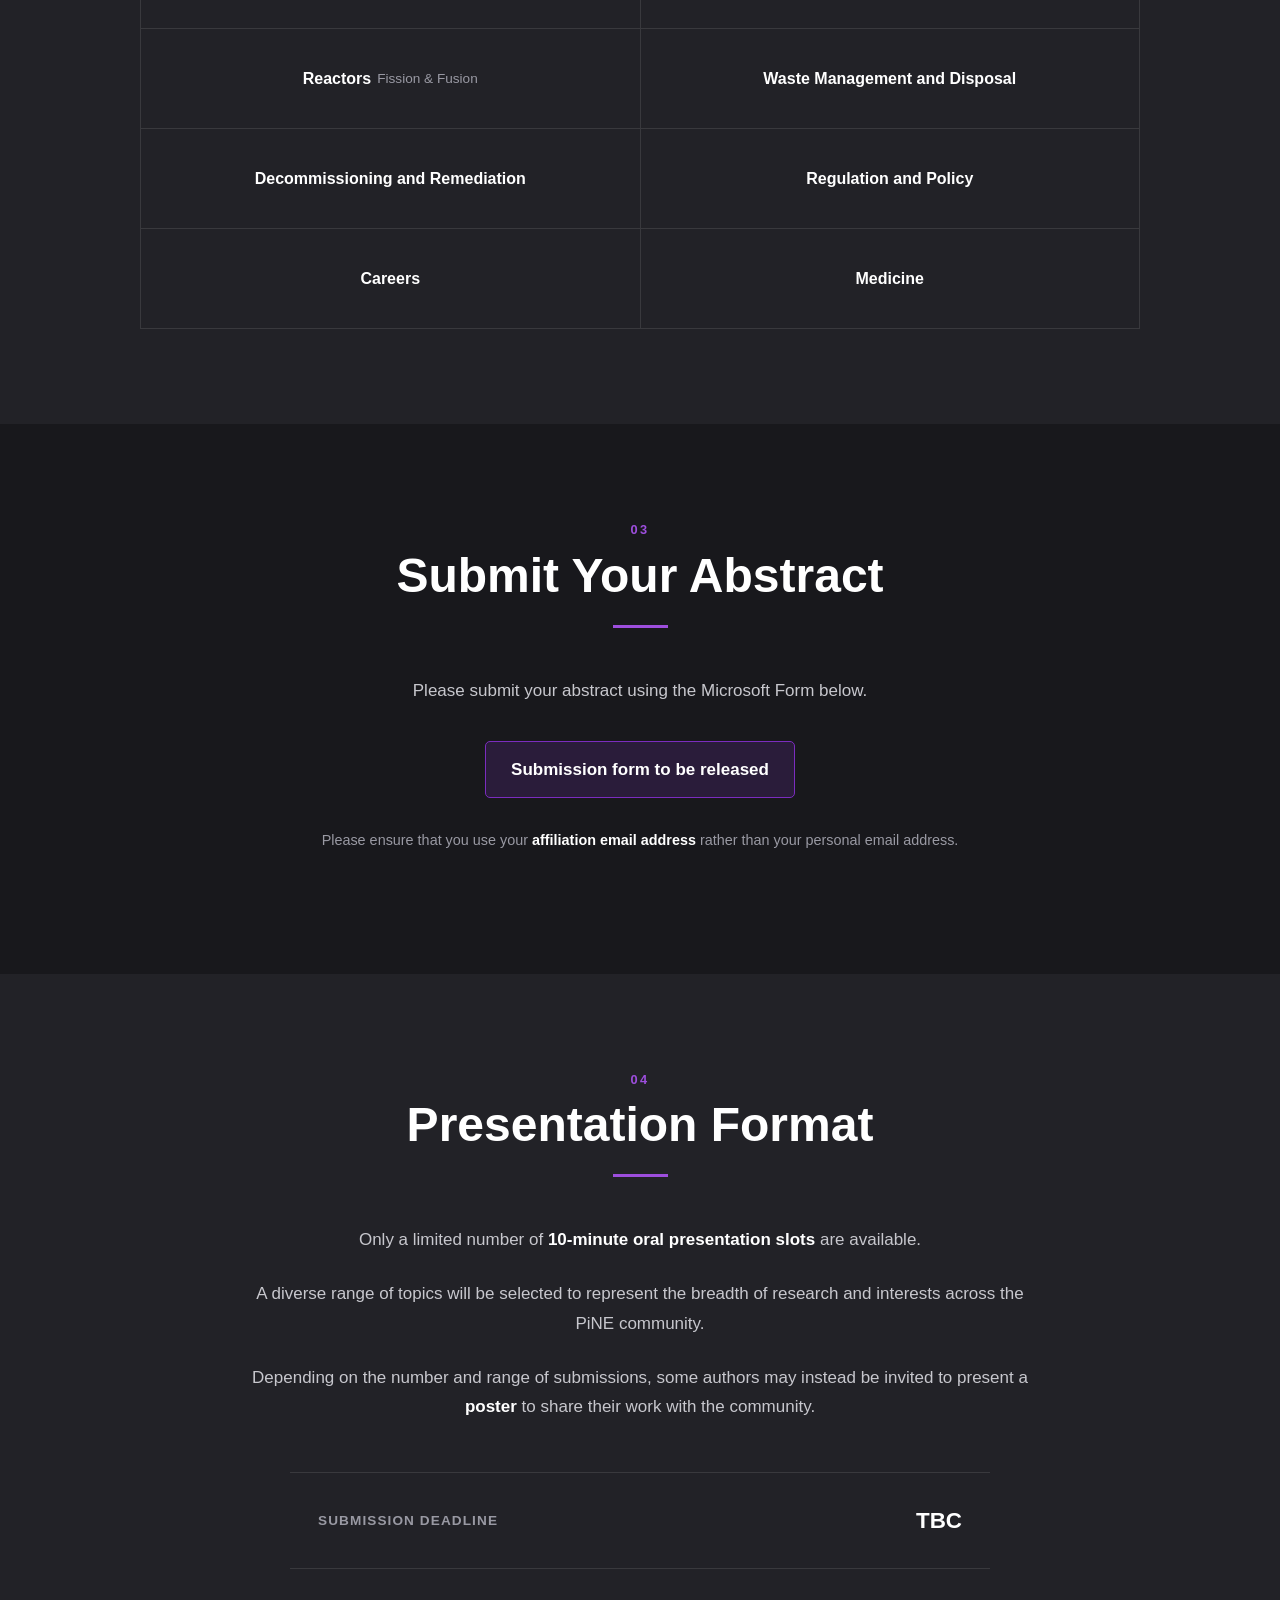
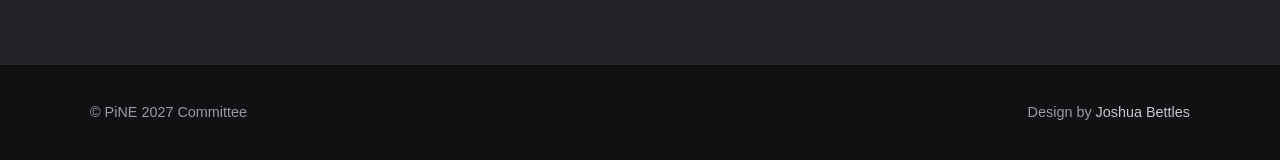
==== commit 10d770fb: "update to banner images" ====
--- a/abstract/index.html
+++ b/abstract/index.html
@@ -67,10 +67,8 @@
 
         <div class="navigation-inner">
 
-            <a class="nav-brand"
-               href="/"
-               aria-label="PiNE 2027 home">
-                PiNE 2027
+            <a class="nav-brand" href="/" aria-label="PiNE 2027 home">
+                <img src="/assets/pine_logo.png" alt="PiNE 2027" class="nav-logo">
             </a>
 
             <div class="nav-links">
--- a/assets/main.css
+++ b/assets/main.css
@@ -1552,4 +1552,15 @@
         padding: 25px 15px;
     }
 
+}
+
+.nav-logo {
+    height: 35px;
+    width: auto;
+    display: block;
+}
+
+.nav-brand {
+    display: inline-flex;
+    align-items: center;
 }
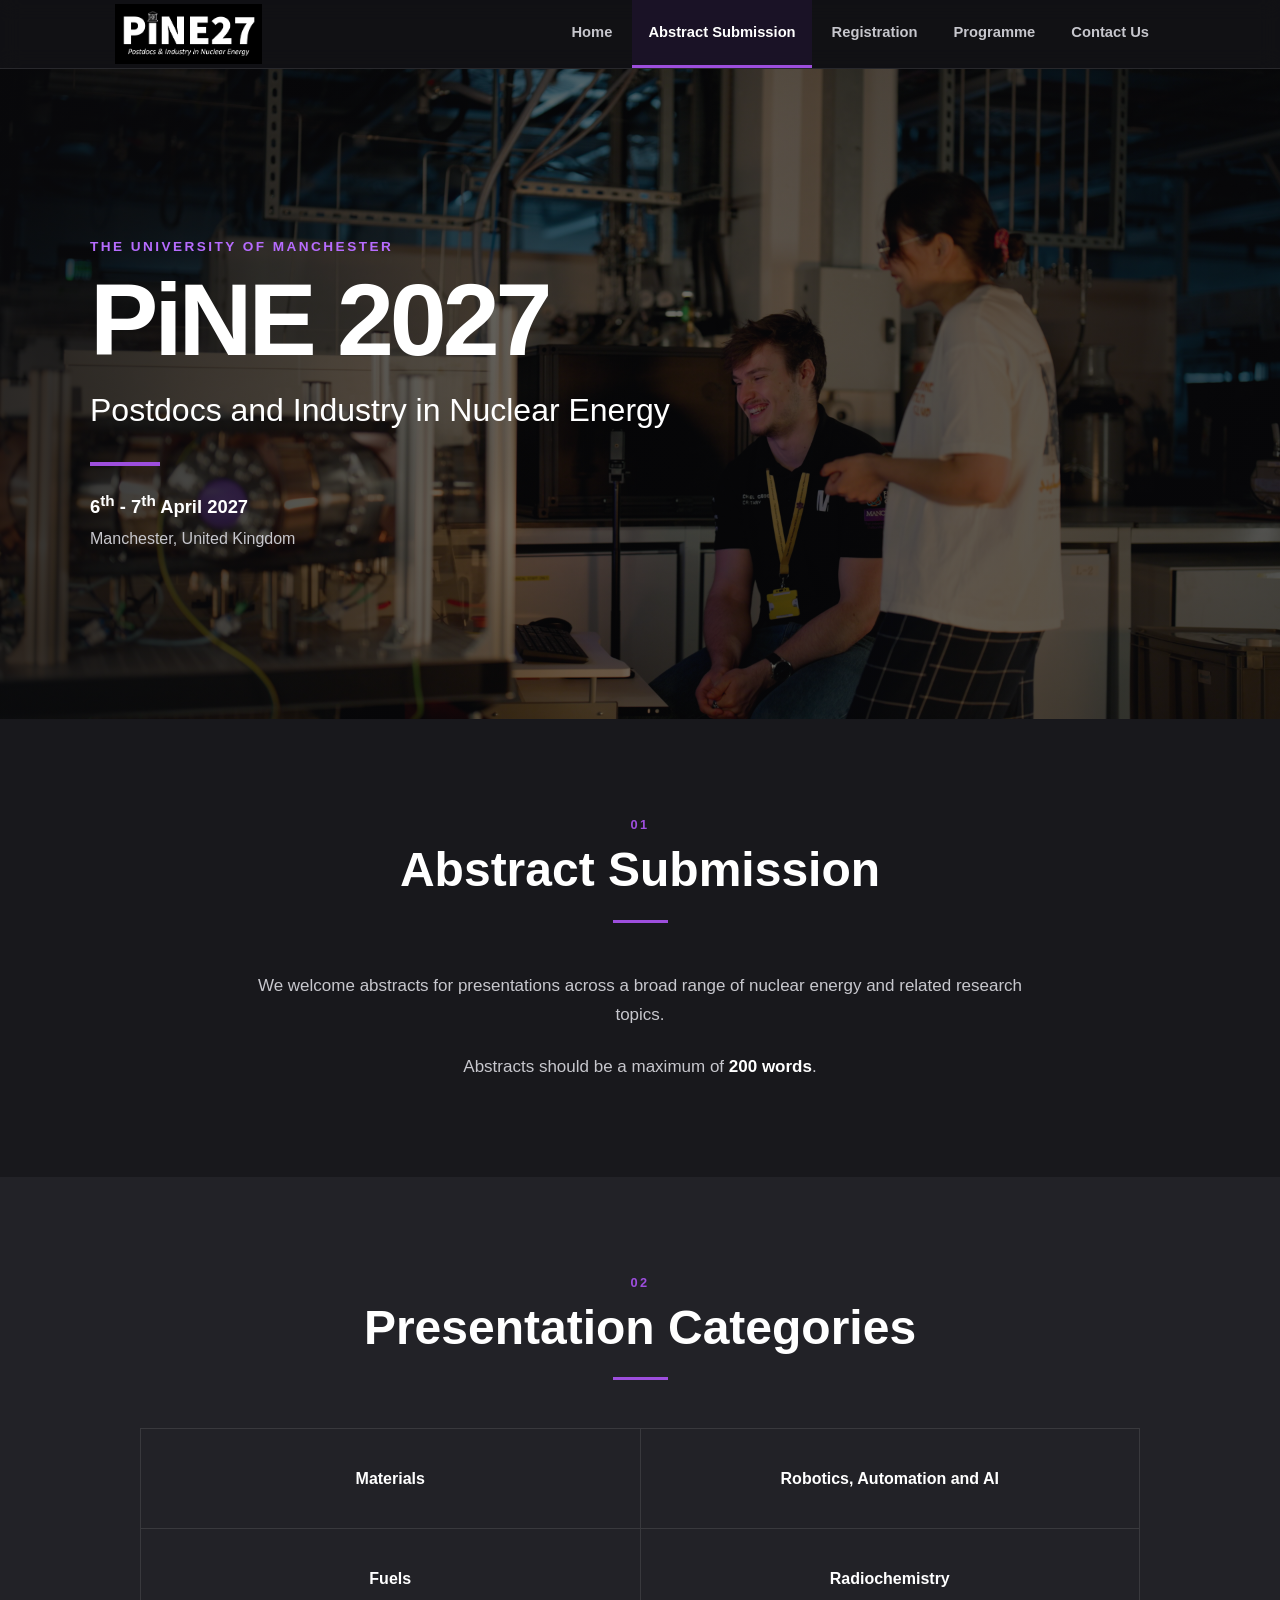
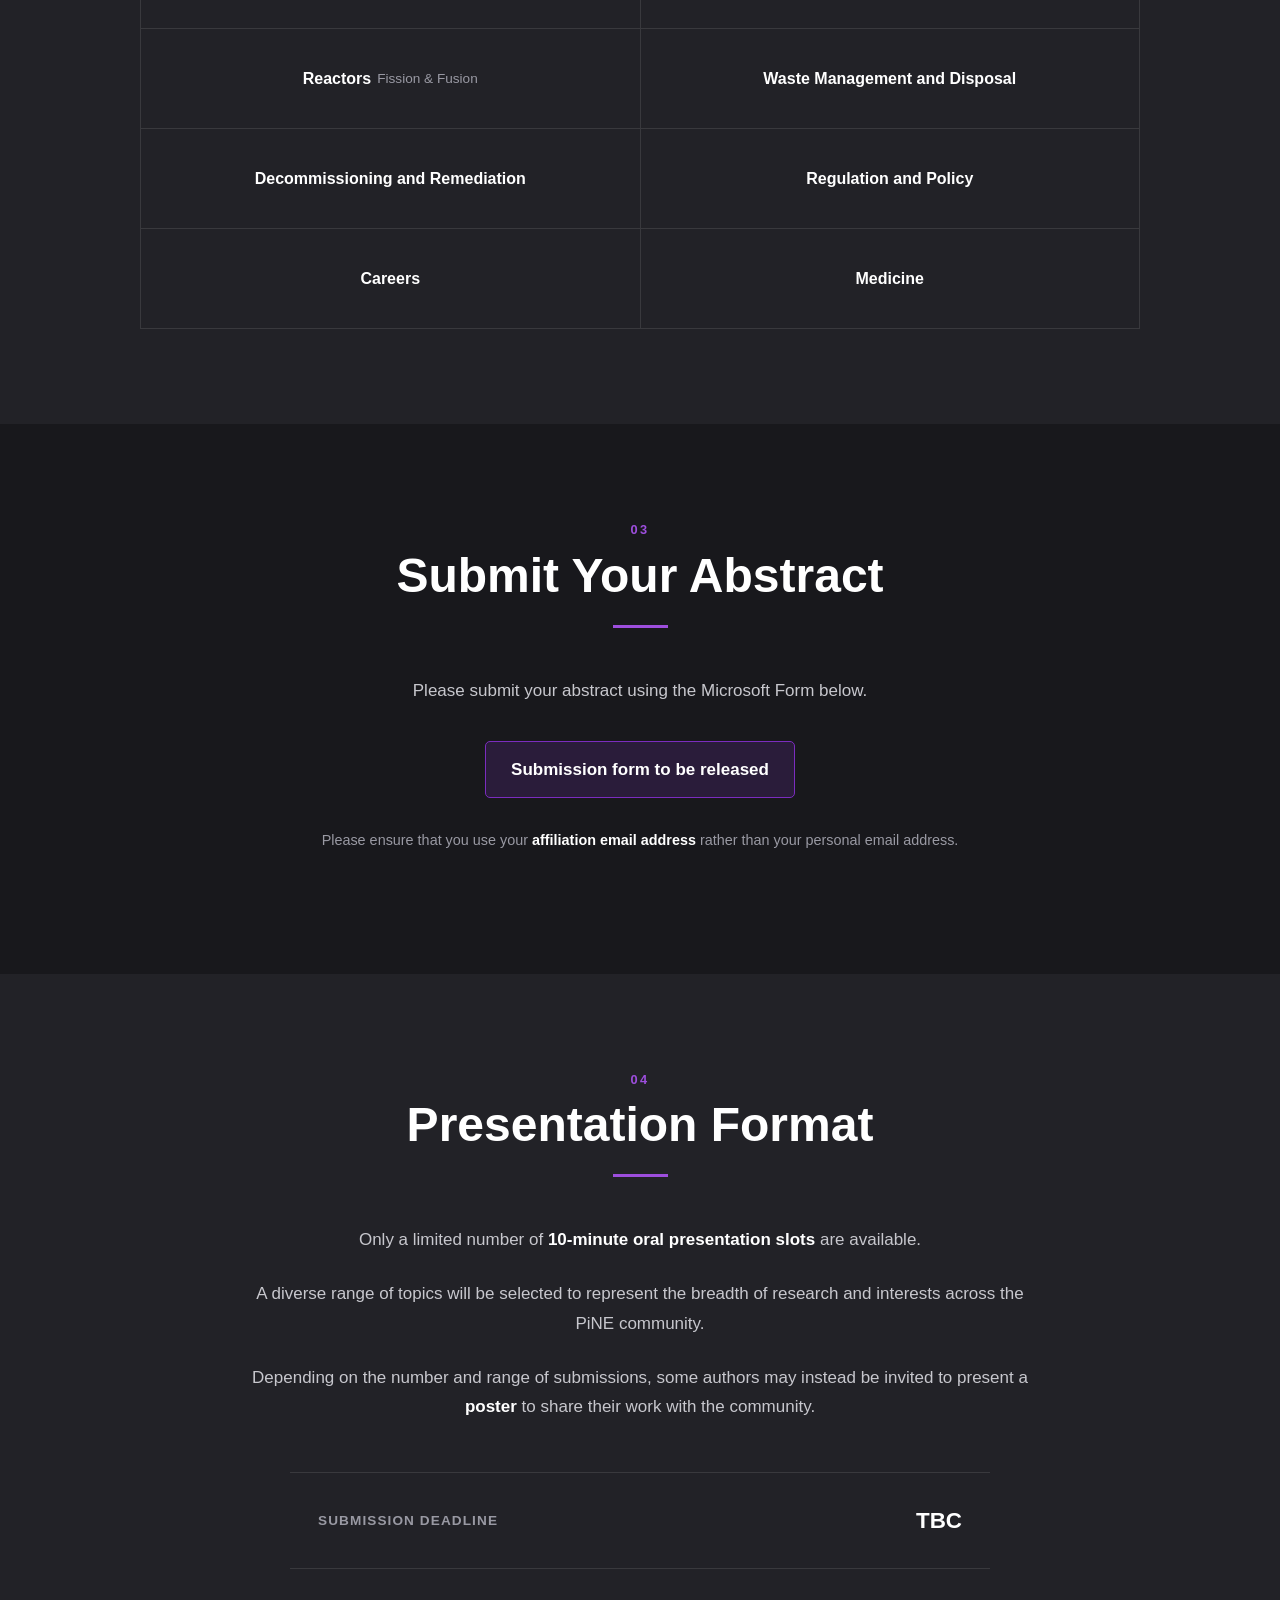
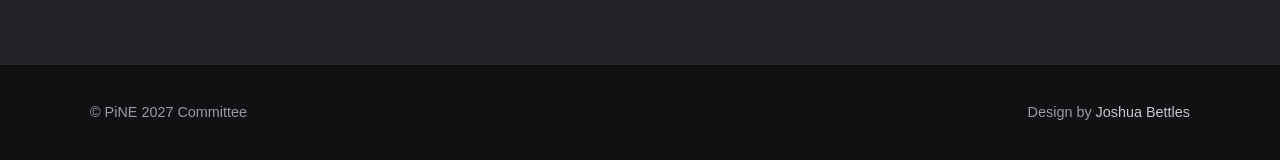
==== commit 92d22a19: "date update" ====
--- a/abstract/index.html
+++ b/abstract/index.html
@@ -135,7 +135,7 @@
             <div class="banner-divider"></div>
 
             <p class="banner-date">
-                TBC April 2027
+                6<sup>th</sup> - 7<sup>th</sup> April 2027
             </p>
 
             <p class="banner-location">
--- a/assets/main.css
+++ b/assets/main.css
@@ -1555,7 +1555,7 @@
 }
 
 .nav-logo {
-    height: 35px;
+    height: 60px;
     width: auto;
     display: block;
 }
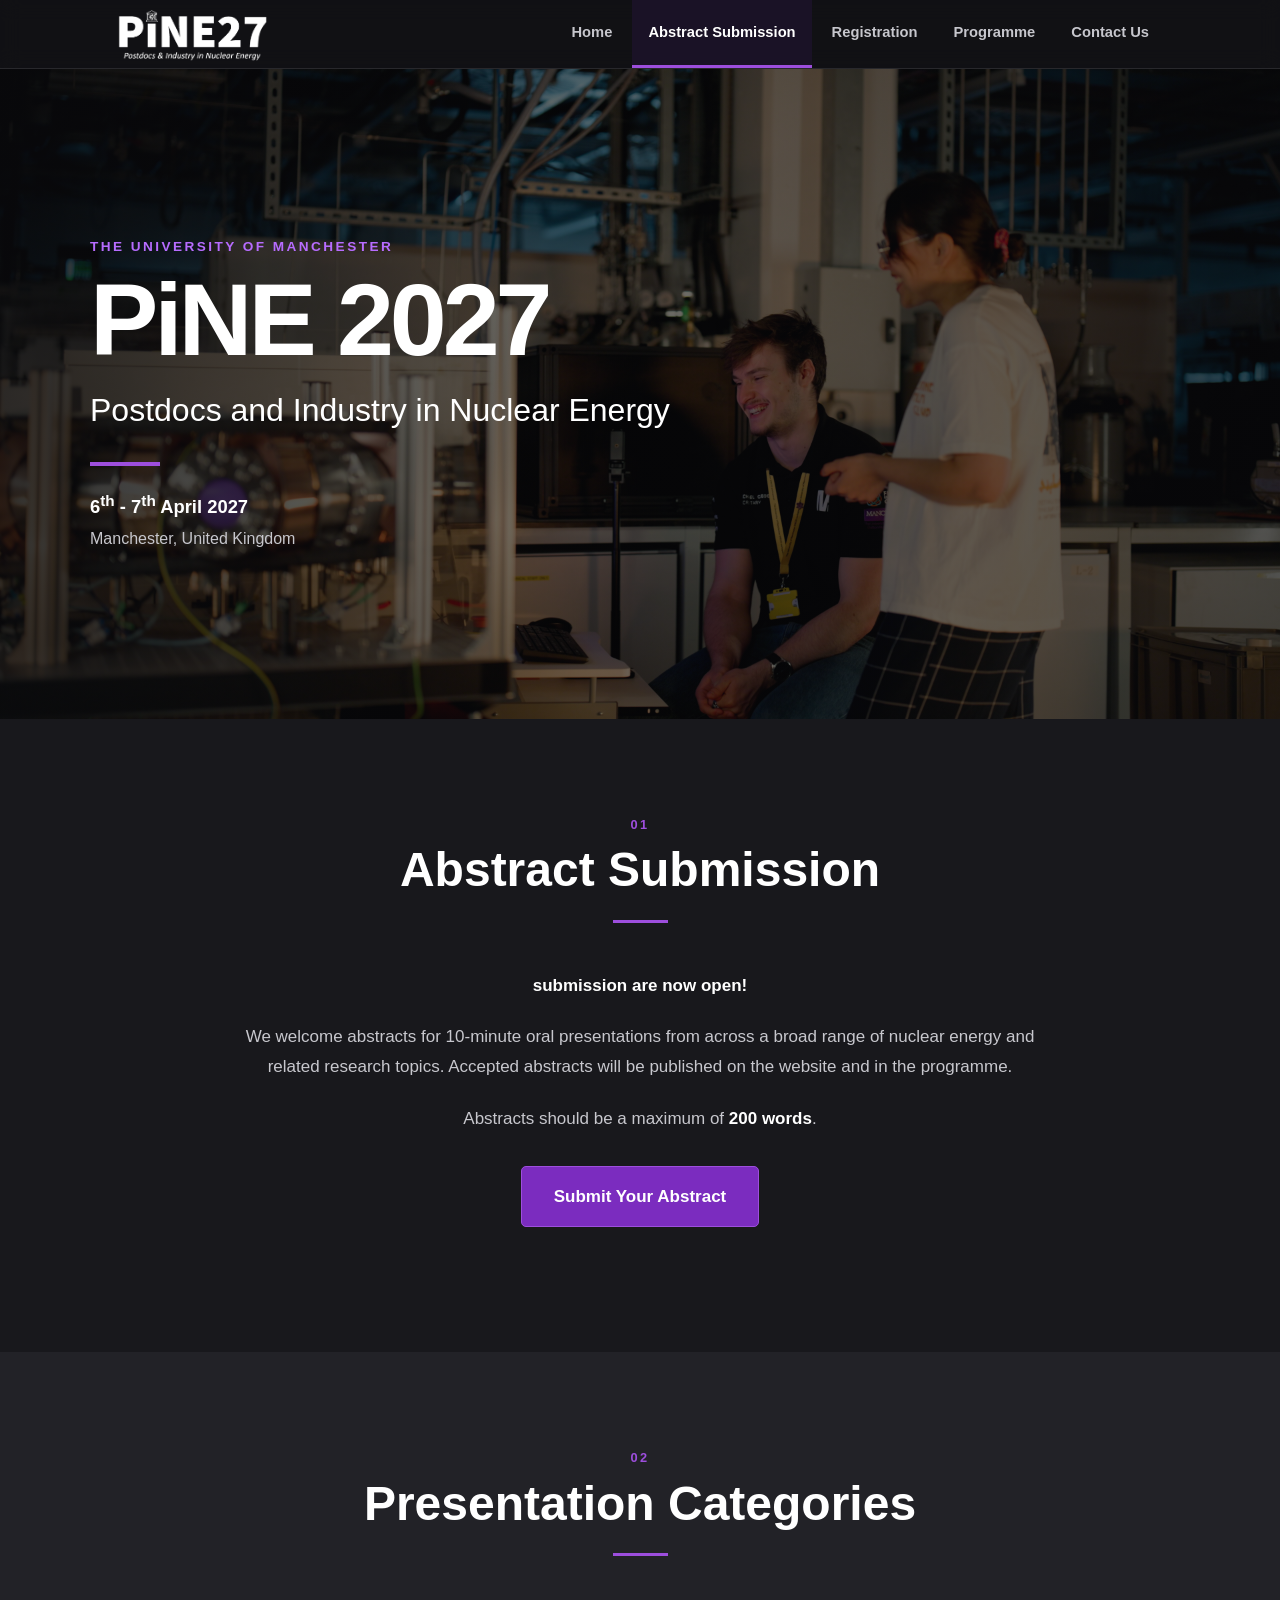
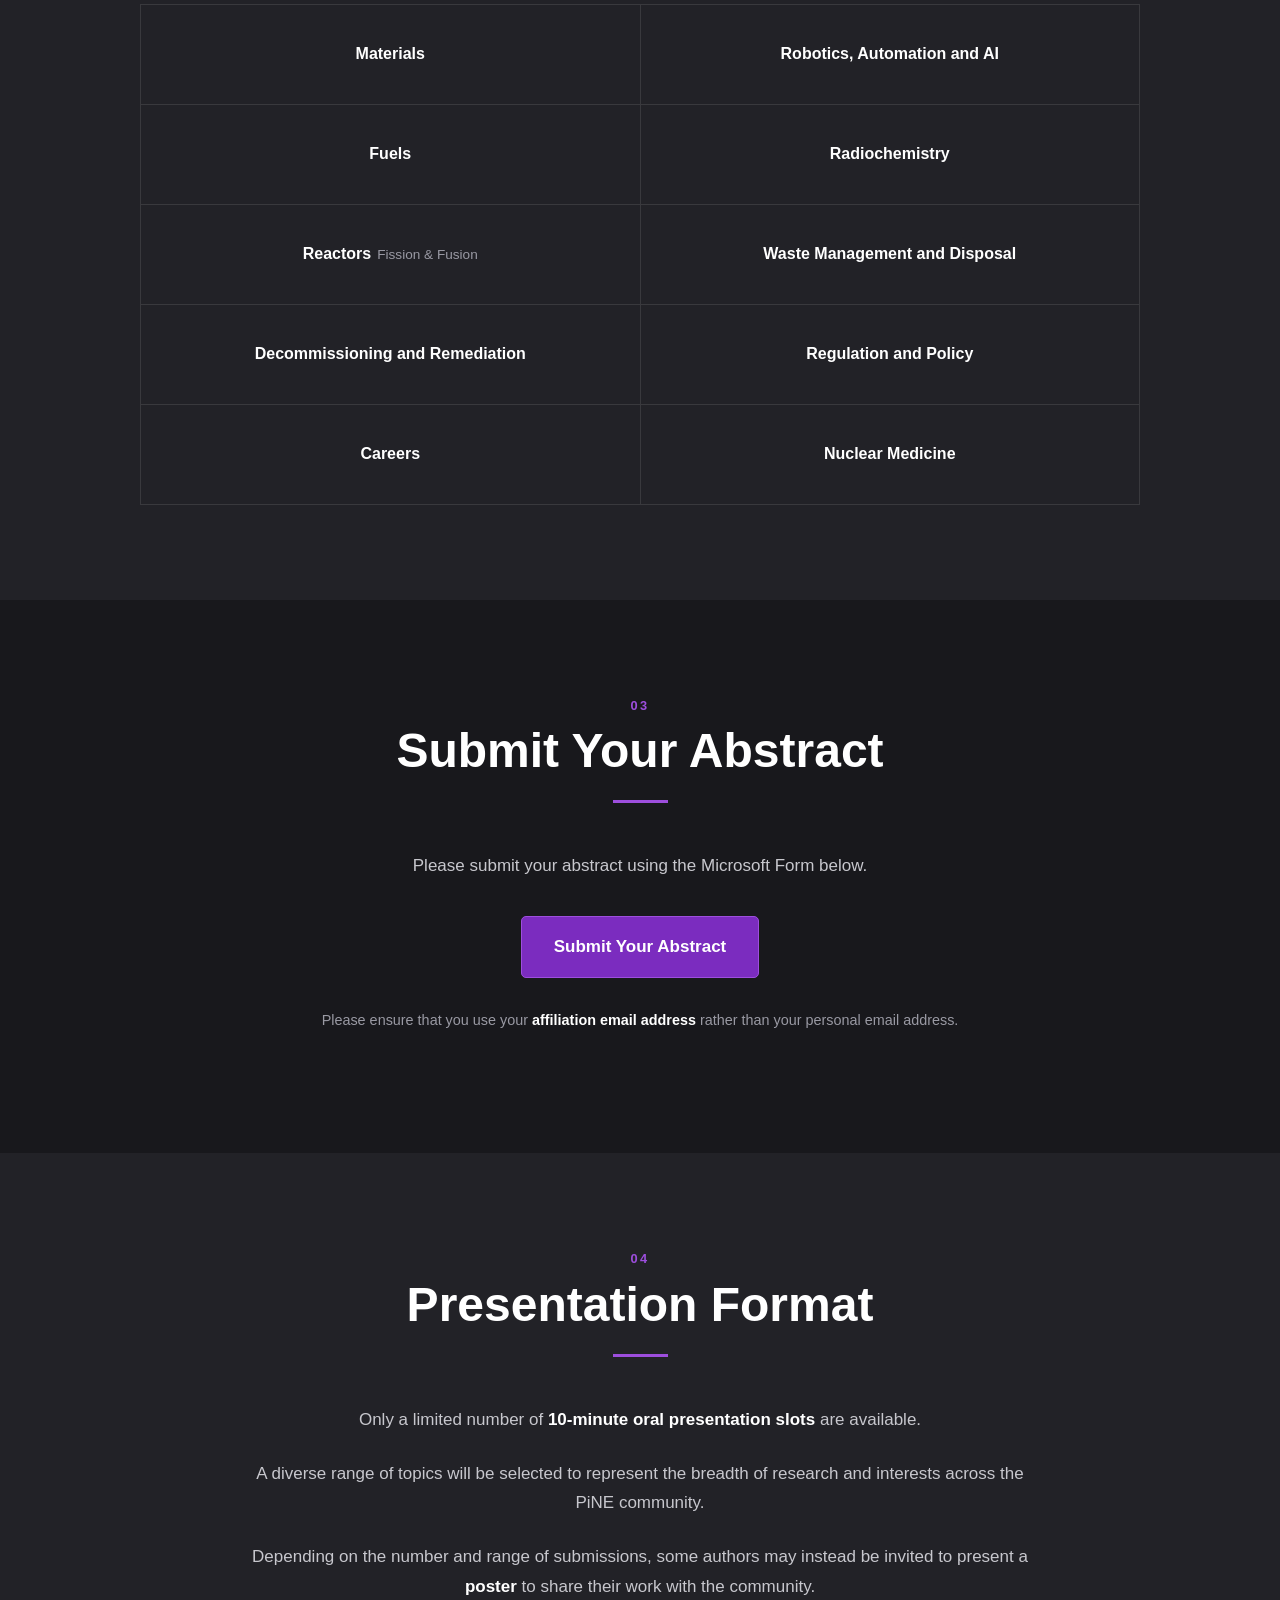
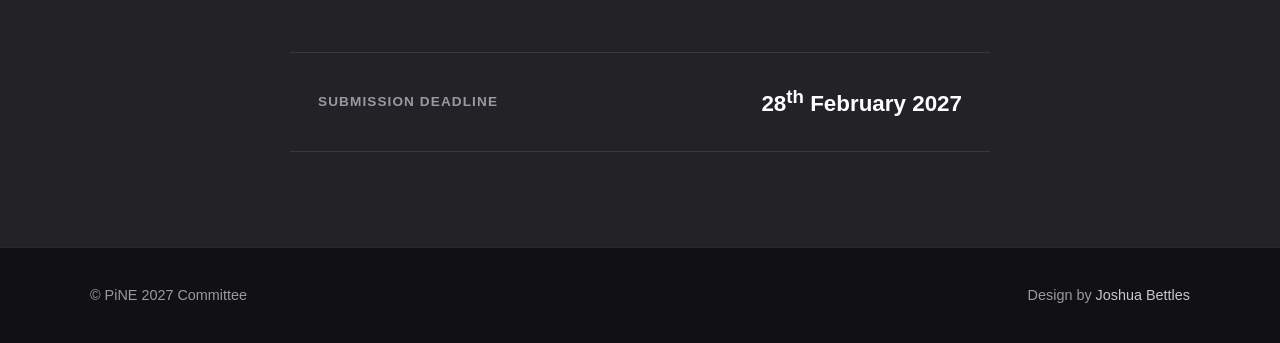
==== commit b7da4953: "update and release of abstracts" ====
--- a/abstract/index.html
+++ b/abstract/index.html
@@ -9,50 +9,37 @@
     <title>PiNE 2027 | Abstract Submission</title>
 
     <meta name="description"
-          content="Submit an abstract to PiNE 2027 – Postdocs and Industry in Nuclear Energy at The University of Manchester. Explore presentation categories and abstract submission requirements.">
+        content="Submit an abstract to PiNE 2027 – Postdocs and Industry in Nuclear Energy at The University of Manchester. Explore presentation categories and abstract submission requirements.">
 
     <meta name="keywords"
-          content="PiNE 2027, abstract submission, nuclear energy conference, nuclear research, postdocs nuclear energy, University of Manchester">
+        content="PiNE 2027, abstract submission, nuclear energy conference, nuclear research, postdocs nuclear energy, University of Manchester">
 
     <meta name="author" content="PiNE 2027 Committee">
     <meta name="robots" content="index, follow">
     <meta name="resource-type" content="document">
     <meta name="distribution" content="global">
 
-    <link rel="canonical"
-          href="https://pine2027.github.io/abstract/">
-
-    <link rel="shortcut icon"
-          type="image/png"
-          href="/assets/Uni_logo.png">
-
-    <link rel="stylesheet"
-          type="text/css"
-          media="all"
-          href="/assets/main.css">
+    <link rel="canonical" href="https://pine2027.github.io/abstract/">
+
+    <link rel="shortcut icon" type="image/png" href="/assets/Uni_logo.png">
+
+    <link rel="stylesheet" type="text/css" media="all" href="/assets/main.css">
 
     <!-- Open Graph -->
     <meta property="og:type" content="website">
-    <meta property="og:title"
-          content="PiNE 2027 | Abstract Submission">
+    <meta property="og:title" content="PiNE 2027 | Abstract Submission">
     <meta property="og:description"
-          content="Submit an abstract for PiNE 2027 – Postdocs and Industry in Nuclear Energy at The University of Manchester.">
-    <meta property="og:url"
-          content="https://pine2027.github.io/abstract/">
-    <meta property="og:image"
-          content="https://pine2027.github.io/assets/Fusion-Minimak-Michael-Aneeqa3.jpg">
-    <meta property="og:site_name"
-          content="PiNE 2027">
+        content="Submit an abstract for PiNE 2027 – Postdocs and Industry in Nuclear Energy at The University of Manchester.">
+    <meta property="og:url" content="https://pine2027.github.io/abstract/">
+    <meta property="og:image" content="https://pine2027.github.io/assets/Fusion-Minimak-Michael-Aneeqa3.jpg">
+    <meta property="og:site_name" content="PiNE 2027">
 
     <!-- Twitter / X -->
-    <meta name="twitter:card"
-          content="summary_large_image">
-    <meta name="twitter:title"
-          content="PiNE 2027 | Abstract Submission">
+    <meta name="twitter:card" content="summary_large_image">
+    <meta name="twitter:title" content="PiNE 2027 | Abstract Submission">
     <meta name="twitter:description"
-          content="Abstract submission information for PiNE 2027 – Postdocs and Industry in Nuclear Energy.">
-    <meta name="twitter:image"
-          content="https://pine2027.github.io/assets/Fusion-Minimak-Michael-Aneeqa3.jpg">
+        content="Abstract submission information for PiNE 2027 – Postdocs and Industry in Nuclear Energy.">
+    <meta name="twitter:image" content="https://pine2027.github.io/assets/Fusion-Minimak-Michael-Aneeqa3.jpg">
 </head>
 
 
@@ -73,30 +60,23 @@
 
             <div class="nav-links">
 
-                <a title="Conference Home Page"
-                   href="/">
+                <a title="Conference Home Page" href="/">
                     Home
                 </a>
 
-                <a class="current"
-                   title="Abstract Submission"
-                   href="/abstract/"
-                   aria-current="page">
+                <a class="current" title="Abstract Submission" href="/abstract/" aria-current="page">
                     Abstract Submission
                 </a>
 
-                <a title="Register for the Conference"
-                   href="/registration/">
+                <a title="Register for the Conference" href="/registration/">
                     Registration
                 </a>
 
-                <a title="Conference Programme"
-                   href="/programme/">
+                <a title="Conference Programme" href="/programme/">
                     Programme
                 </a>
 
-                <a title="Contact information"
-                   href="/contact/">
+                <a title="Contact information" href="/contact/">
                     Contact Us
                 </a>
 
@@ -113,8 +93,7 @@
 
     <header class="banner">
 
-        <img src="/assets/Fusion-Minimak-Michael-Aneeqa3.jpg"
-             alt="PiNE 2027">
+        <img src="/assets/Fusion-Minimak-Michael-Aneeqa3.jpg" alt="PiNE 2027">
 
         <div class="banner-overlay"></div>
 
@@ -172,15 +151,26 @@
                 <div class="abstract-intro">
 
                     <p>
-                        We welcome abstracts for presentations across a
+                        <strong> submission are now open!</strong>
+                    </p>
+                    <p>
+                        We welcome abstracts for 10-minute oral presentations from across a
                         broad range of nuclear energy and related research
-                        topics.
+                        topics. Accepted abstracts will be published on the website and in the programme.
                     </p>
 
                     <p>
                         Abstracts should be a maximum of
                         <strong>200 words</strong>.
                     </p>
+
+                    <a class="submission-button"
+                        href="https://forms.cloud.microsoft/Pages/ResponsePage.aspx?id=B8tSwU5hu0qBivA1z6kad7aTujPhSyNCtFLJXEMv8YRUM0FZMUpQNlpETTlRUjg2ODFEQjJZS0RQWi4u"
+                        target="_blank" rel="noopener noreferrer">
+
+                        Submit Your Abstract
+
+                    </a>
 
                 </div>
 
@@ -250,7 +240,7 @@
                     </div>
 
                     <div class="abstract-category">
-                        Medicine
+                        Nuclear Medicine
                     </div>
 
                 </div>
@@ -287,23 +277,22 @@
                     </p>
 
 
-                    <div class="submission-status">
+                    <!-- <div class="submission-status">
                         Submission form to be released
-                    </div>
+                    </div> -->
 
 
                     <!--
                     Uncomment once the Microsoft Form is available.
-
+                    -->
                     <a class="submission-button"
-                       href="https://forms.office.com/e/"
-                       target="_blank"
-                       rel="noopener noreferrer">
+                        href="https://forms.cloud.microsoft/Pages/ResponsePage.aspx?id=B8tSwU5hu0qBivA1z6kad7aTujPhSyNCtFLJXEMv8YRUM0FZMUpQNlpETTlRUjg2ODFEQjJZS0RQWi4u"
+                        target="_blank" rel="noopener noreferrer">
 
                         Submit Your Abstract
 
                     </a>
-                    -->
+
 
 
                     <p class="submission-note">
@@ -369,7 +358,7 @@
                     </span>
 
                     <span class="deadline-value">
-                        TBC
+                        28<sup>th</sup> February 2027
                     </span>
 
                 </div>
@@ -438,9 +427,7 @@
 
             <p>
                 Design by
-                <a href="https://github.com/joshua-bettles"
-                   target="_blank"
-                   rel="noopener">
+                <a href="https://github.com/joshua-bettles" target="_blank" rel="noopener">
                     Joshua Bettles
                 </a>
             </p>
@@ -451,4 +438,5 @@
 
 
 </body>
+
 </html>
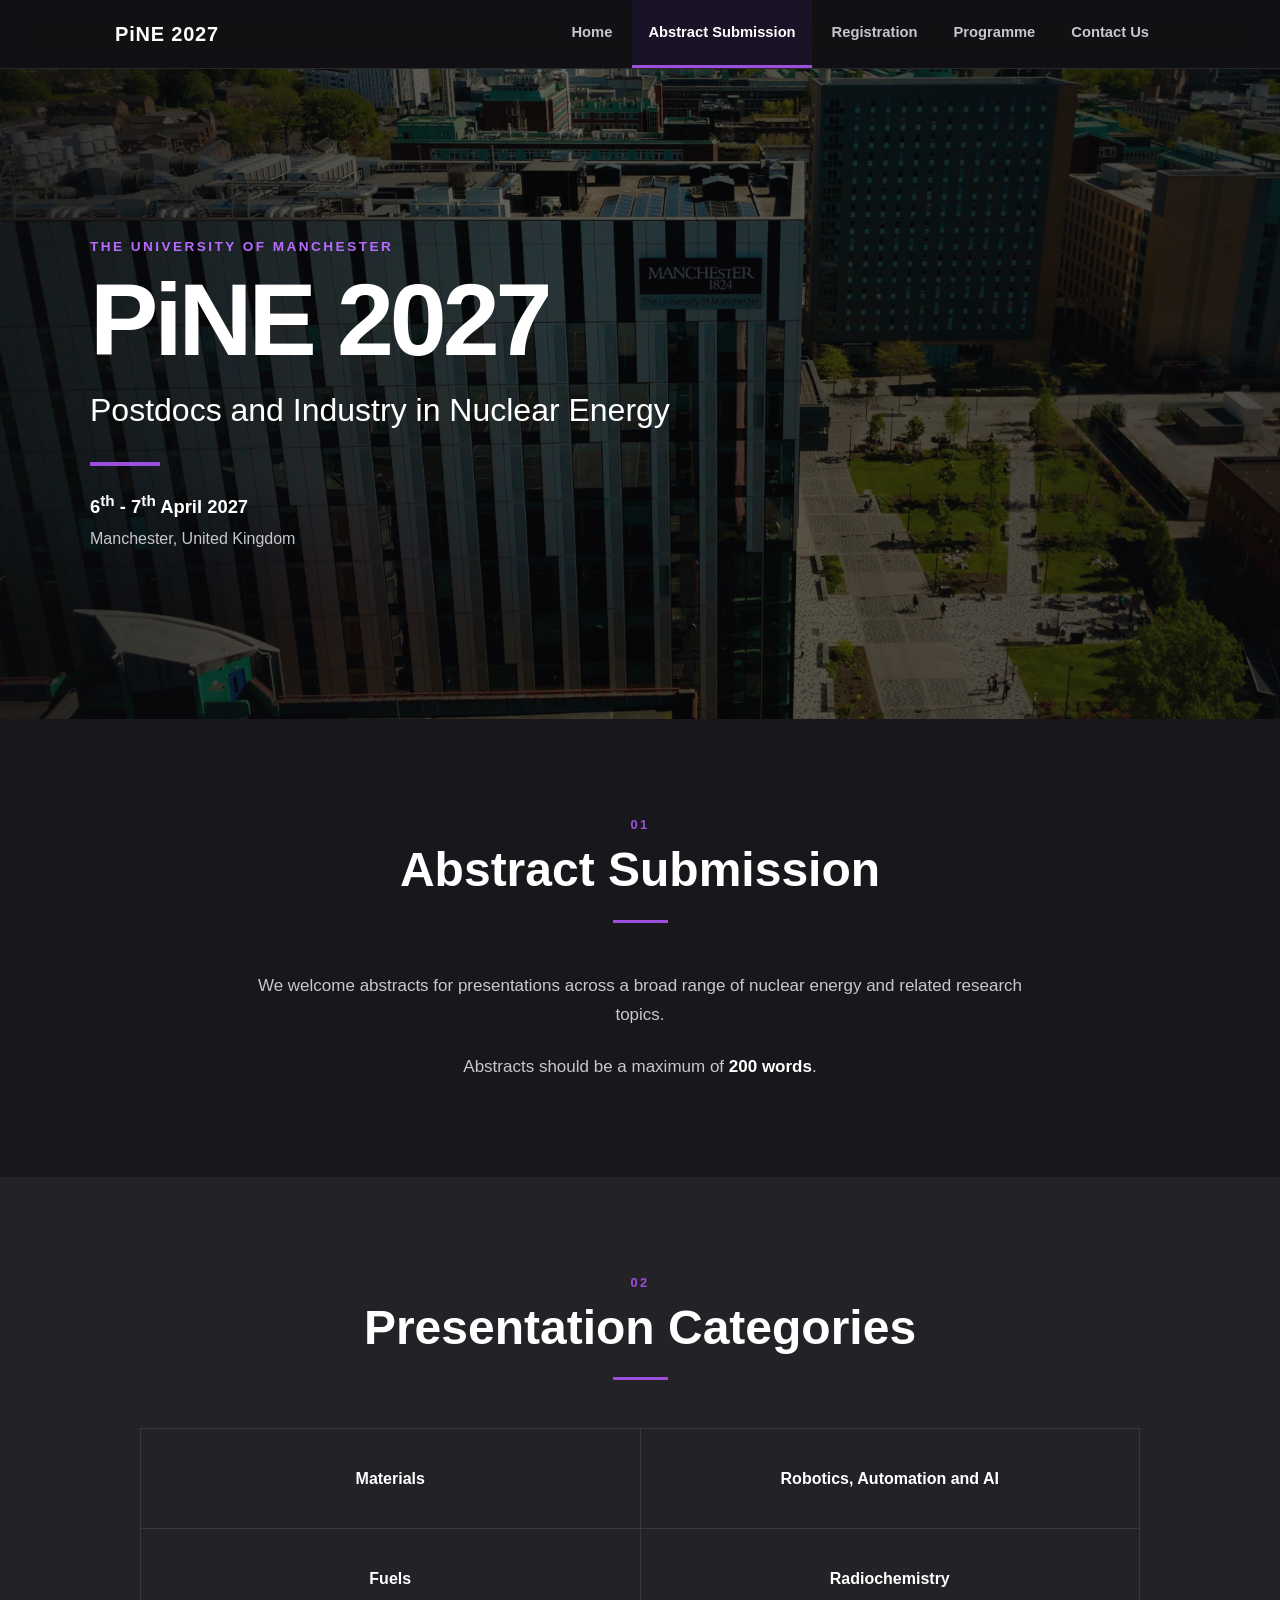
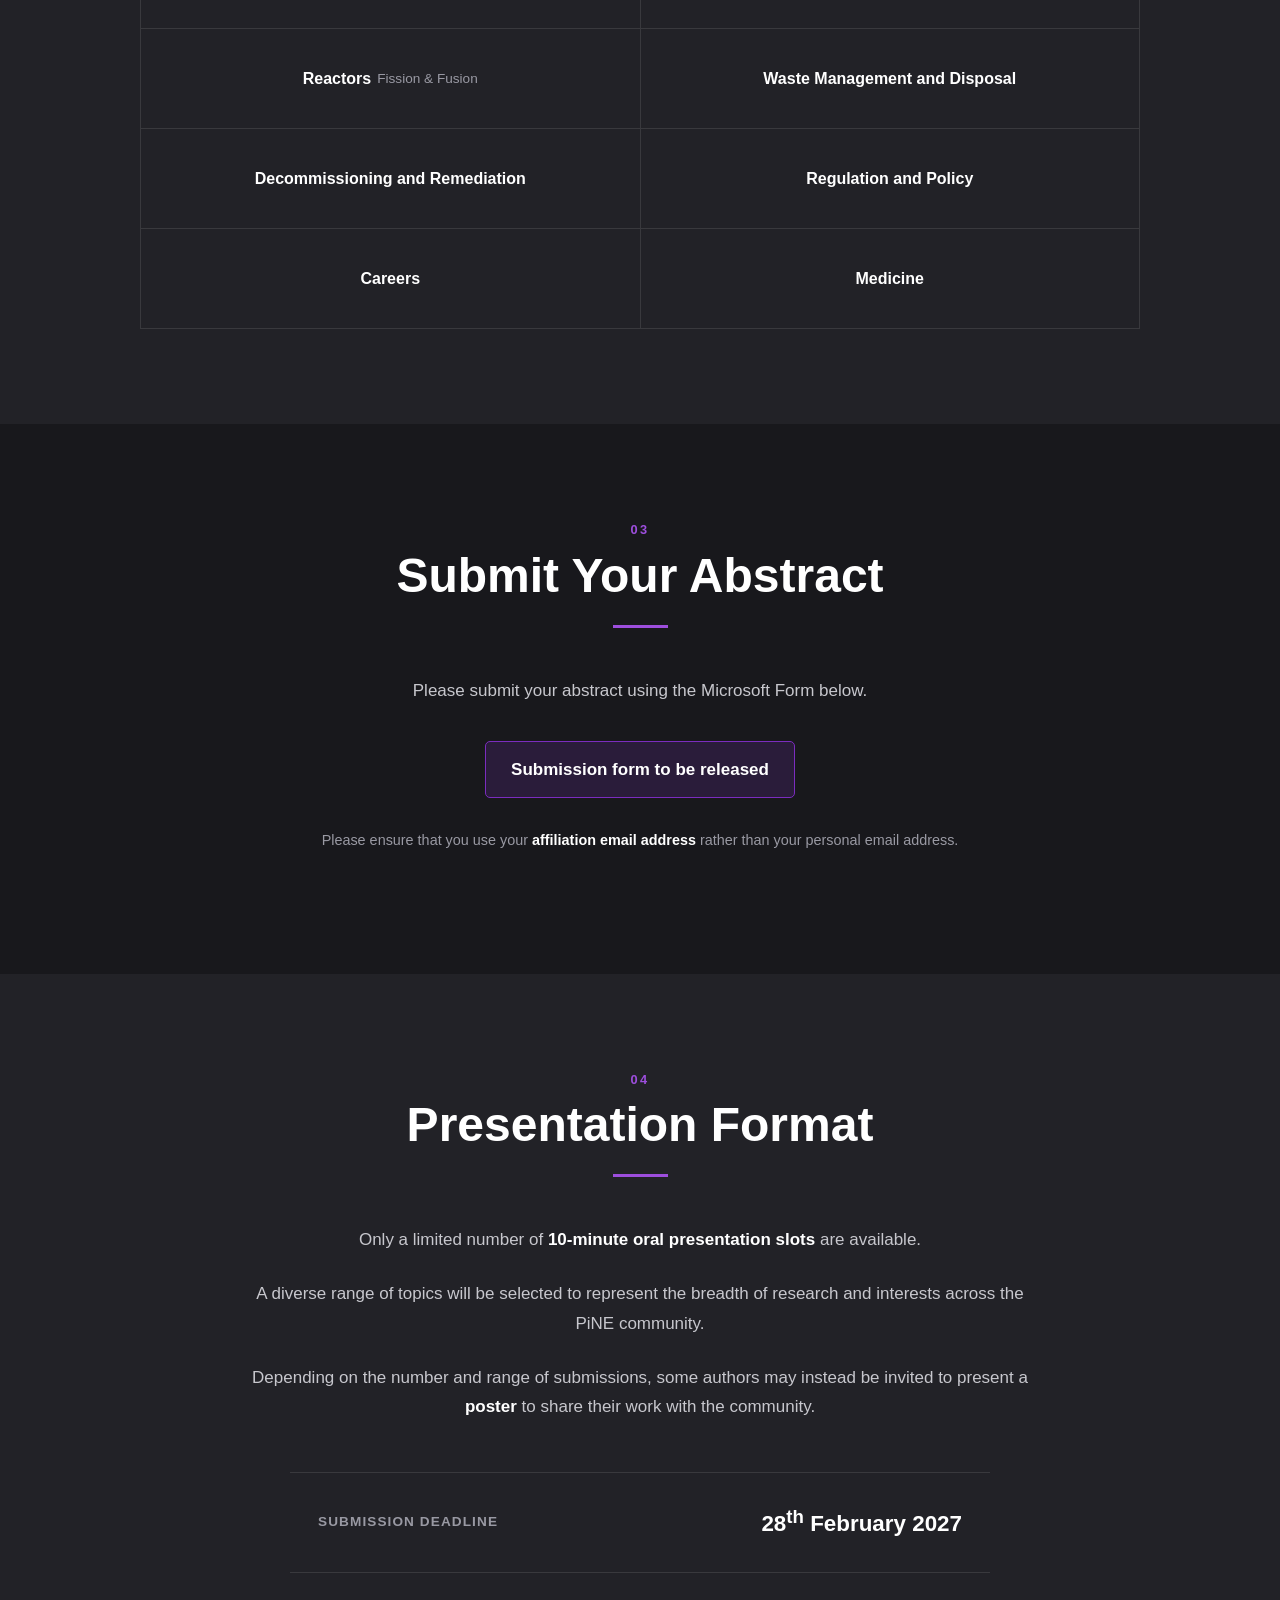
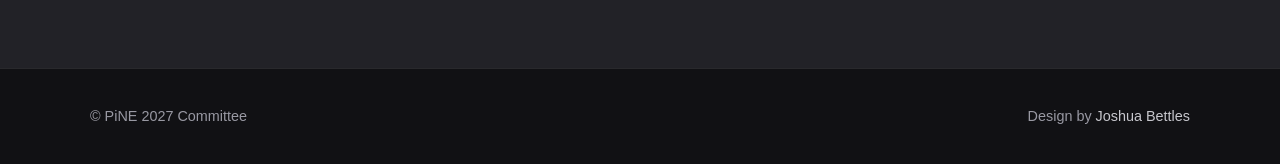
==== commit ede9b0c6: "local changes" ====
--- a/abstract/index.html
+++ b/abstract/index.html
@@ -9,37 +9,50 @@
     <title>PiNE 2027 | Abstract Submission</title>
 
     <meta name="description"
-        content="Submit an abstract to PiNE 2027 – Postdocs and Industry in Nuclear Energy at The University of Manchester. Explore presentation categories and abstract submission requirements.">
+          content="Submit an abstract to PiNE 2027 – Postdocs and Industry in Nuclear Energy at The University of Manchester. Explore presentation categories and abstract submission requirements.">
 
     <meta name="keywords"
-        content="PiNE 2027, abstract submission, nuclear energy conference, nuclear research, postdocs nuclear energy, University of Manchester">
+          content="PiNE 2027, abstract submission, nuclear energy conference, nuclear research, postdocs nuclear energy, University of Manchester">
 
     <meta name="author" content="PiNE 2027 Committee">
     <meta name="robots" content="index, follow">
     <meta name="resource-type" content="document">
     <meta name="distribution" content="global">
 
-    <link rel="canonical" href="https://pine2027.github.io/abstract/">
-
-    <link rel="shortcut icon" type="image/png" href="/assets/Uni_logo.png">
-
-    <link rel="stylesheet" type="text/css" media="all" href="/assets/main.css">
+    <link rel="canonical"
+          href="https://pine2027.github.io/abstract/">
+
+    <link rel="shortcut icon"
+          type="image/png"
+          href="/assets/Uni_logo.png">
+
+    <link rel="stylesheet"
+          type="text/css"
+          media="all"
+          href="/assets/main.css">
 
     <!-- Open Graph -->
     <meta property="og:type" content="website">
-    <meta property="og:title" content="PiNE 2027 | Abstract Submission">
+    <meta property="og:title"
+          content="PiNE 2027 | Abstract Submission">
     <meta property="og:description"
-        content="Submit an abstract for PiNE 2027 – Postdocs and Industry in Nuclear Energy at The University of Manchester.">
-    <meta property="og:url" content="https://pine2027.github.io/abstract/">
-    <meta property="og:image" content="https://pine2027.github.io/assets/Fusion-Minimak-Michael-Aneeqa3.jpg">
-    <meta property="og:site_name" content="PiNE 2027">
+          content="Submit an abstract for PiNE 2027 – Postdocs and Industry in Nuclear Energy at The University of Manchester.">
+    <meta property="og:url"
+          content="https://pine2027.github.io/abstract/">
+    <meta property="og:image"
+          content="https://pine2027.github.io/assets/banner.jpg">
+    <meta property="og:site_name"
+          content="PiNE 2027">
 
     <!-- Twitter / X -->
-    <meta name="twitter:card" content="summary_large_image">
-    <meta name="twitter:title" content="PiNE 2027 | Abstract Submission">
+    <meta name="twitter:card"
+          content="summary_large_image">
+    <meta name="twitter:title"
+          content="PiNE 2027 | Abstract Submission">
     <meta name="twitter:description"
-        content="Abstract submission information for PiNE 2027 – Postdocs and Industry in Nuclear Energy.">
-    <meta name="twitter:image" content="https://pine2027.github.io/assets/Fusion-Minimak-Michael-Aneeqa3.jpg">
+          content="Abstract submission information for PiNE 2027 – Postdocs and Industry in Nuclear Energy.">
+    <meta name="twitter:image"
+          content="https://pine2027.github.io/assets/banner.jpg">
 </head>
 
 
@@ -54,29 +67,38 @@
 
         <div class="navigation-inner">
 
-            <a class="nav-brand" href="/" aria-label="PiNE 2027 home">
-                <img src="/assets/pine_logo.png" alt="PiNE 2027" class="nav-logo">
+            <a class="nav-brand"
+               href="/"
+               aria-label="PiNE 2027 home">
+                PiNE 2027
             </a>
 
             <div class="nav-links">
 
-                <a title="Conference Home Page" href="/">
+                <a title="Conference Home Page"
+                   href="/">
                     Home
                 </a>
 
-                <a class="current" title="Abstract Submission" href="/abstract/" aria-current="page">
+                <a class="current"
+                   title="Abstract Submission"
+                   href="/abstract/"
+                   aria-current="page">
                     Abstract Submission
                 </a>
 
-                <a title="Register for the Conference" href="/registration/">
+                <a title="Register for the Conference"
+                   href="/registration/">
                     Registration
                 </a>
 
-                <a title="Conference Programme" href="/programme/">
+                <a title="Conference Programme"
+                   href="/programme/">
                     Programme
                 </a>
 
-                <a title="Contact information" href="/contact/">
+                <a title="Contact information"
+                   href="/contact/">
                     Contact Us
                 </a>
 
@@ -93,7 +115,8 @@
 
     <header class="banner">
 
-        <img src="/assets/Fusion-Minimak-Michael-Aneeqa3.jpg" alt="PiNE 2027">
+        <img src="/assets/banner.jpg"
+             alt="PiNE 2027">
 
         <div class="banner-overlay"></div>
 
@@ -151,26 +174,15 @@
                 <div class="abstract-intro">
 
                     <p>
-                        <strong> submission are now open!</strong>
-                    </p>
-                    <p>
-                        We welcome abstracts for 10-minute oral presentations from across a
+                        We welcome abstracts for presentations across a
                         broad range of nuclear energy and related research
-                        topics. Accepted abstracts will be published on the website and in the programme.
+                        topics.
                     </p>
 
                     <p>
                         Abstracts should be a maximum of
                         <strong>200 words</strong>.
                     </p>
-
-                    <a class="submission-button"
-                        href="https://forms.cloud.microsoft/Pages/ResponsePage.aspx?id=B8tSwU5hu0qBivA1z6kad7aTujPhSyNCtFLJXEMv8YRUM0FZMUpQNlpETTlRUjg2ODFEQjJZS0RQWi4u"
-                        target="_blank" rel="noopener noreferrer">
-
-                        Submit Your Abstract
-
-                    </a>
 
                 </div>
 
@@ -240,7 +252,7 @@
                     </div>
 
                     <div class="abstract-category">
-                        Nuclear Medicine
+                        Medicine
                     </div>
 
                 </div>
@@ -277,22 +289,23 @@
                     </p>
 
 
-                    <!-- <div class="submission-status">
+                    <div class="submission-status">
                         Submission form to be released
-                    </div> -->
+                    </div>
 
 
                     <!--
                     Uncomment once the Microsoft Form is available.
+
+                    <a class="submission-button"
+                       href="https://forms.office.com/e/1feZxRSuA1"
+                       target="_blank"
+                       rel="noopener noreferrer">
+
+                        Submit Your Abstract
+
+                    </a>
                     -->
-                    <a class="submission-button"
-                        href="https://forms.cloud.microsoft/Pages/ResponsePage.aspx?id=B8tSwU5hu0qBivA1z6kad7aTujPhSyNCtFLJXEMv8YRUM0FZMUpQNlpETTlRUjg2ODFEQjJZS0RQWi4u"
-                        target="_blank" rel="noopener noreferrer">
-
-                        Submit Your Abstract
-
-                    </a>
-
 
 
                     <p class="submission-note">
@@ -427,7 +440,9 @@
 
             <p>
                 Design by
-                <a href="https://github.com/joshua-bettles" target="_blank" rel="noopener">
+                <a href="https://github.com/joshua-bettles"
+                   target="_blank"
+                   rel="noopener">
                     Joshua Bettles
                 </a>
             </p>
@@ -438,5 +453,4 @@
 
 
 </body>
-
 </html>
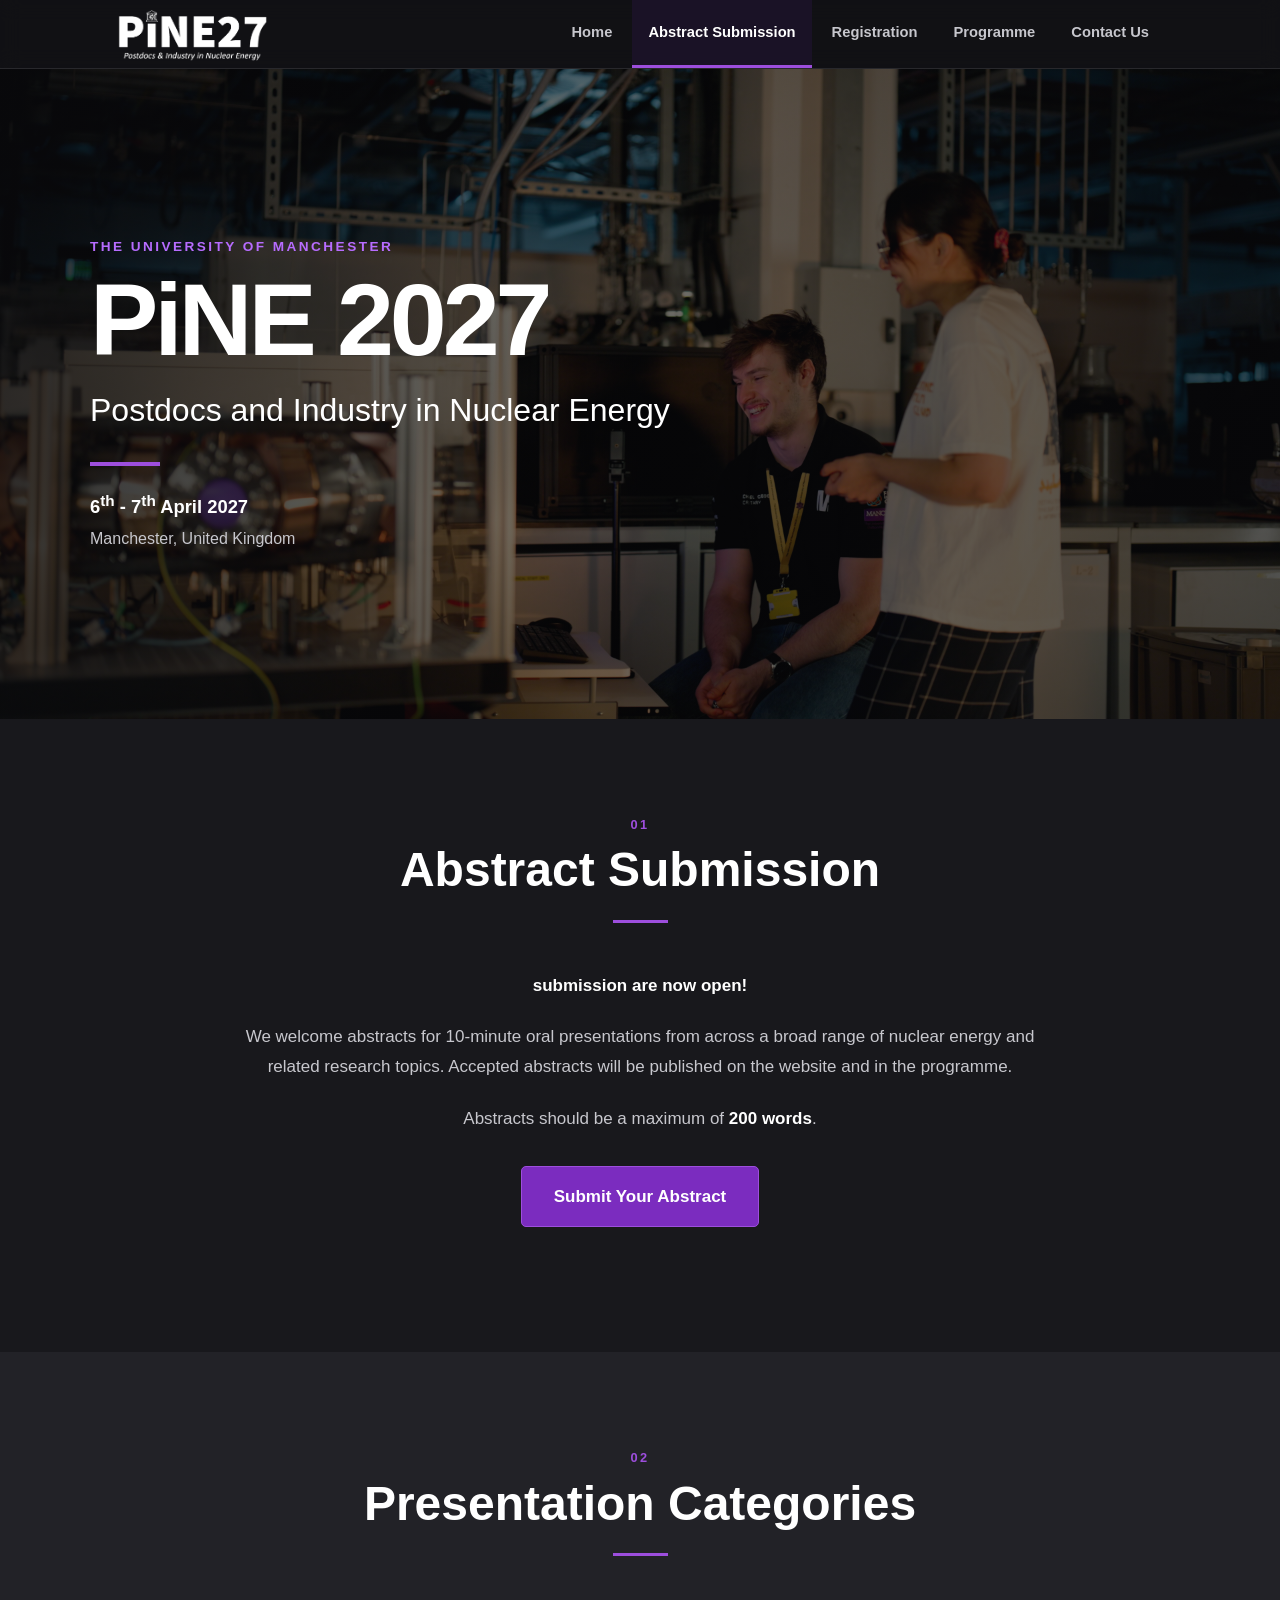
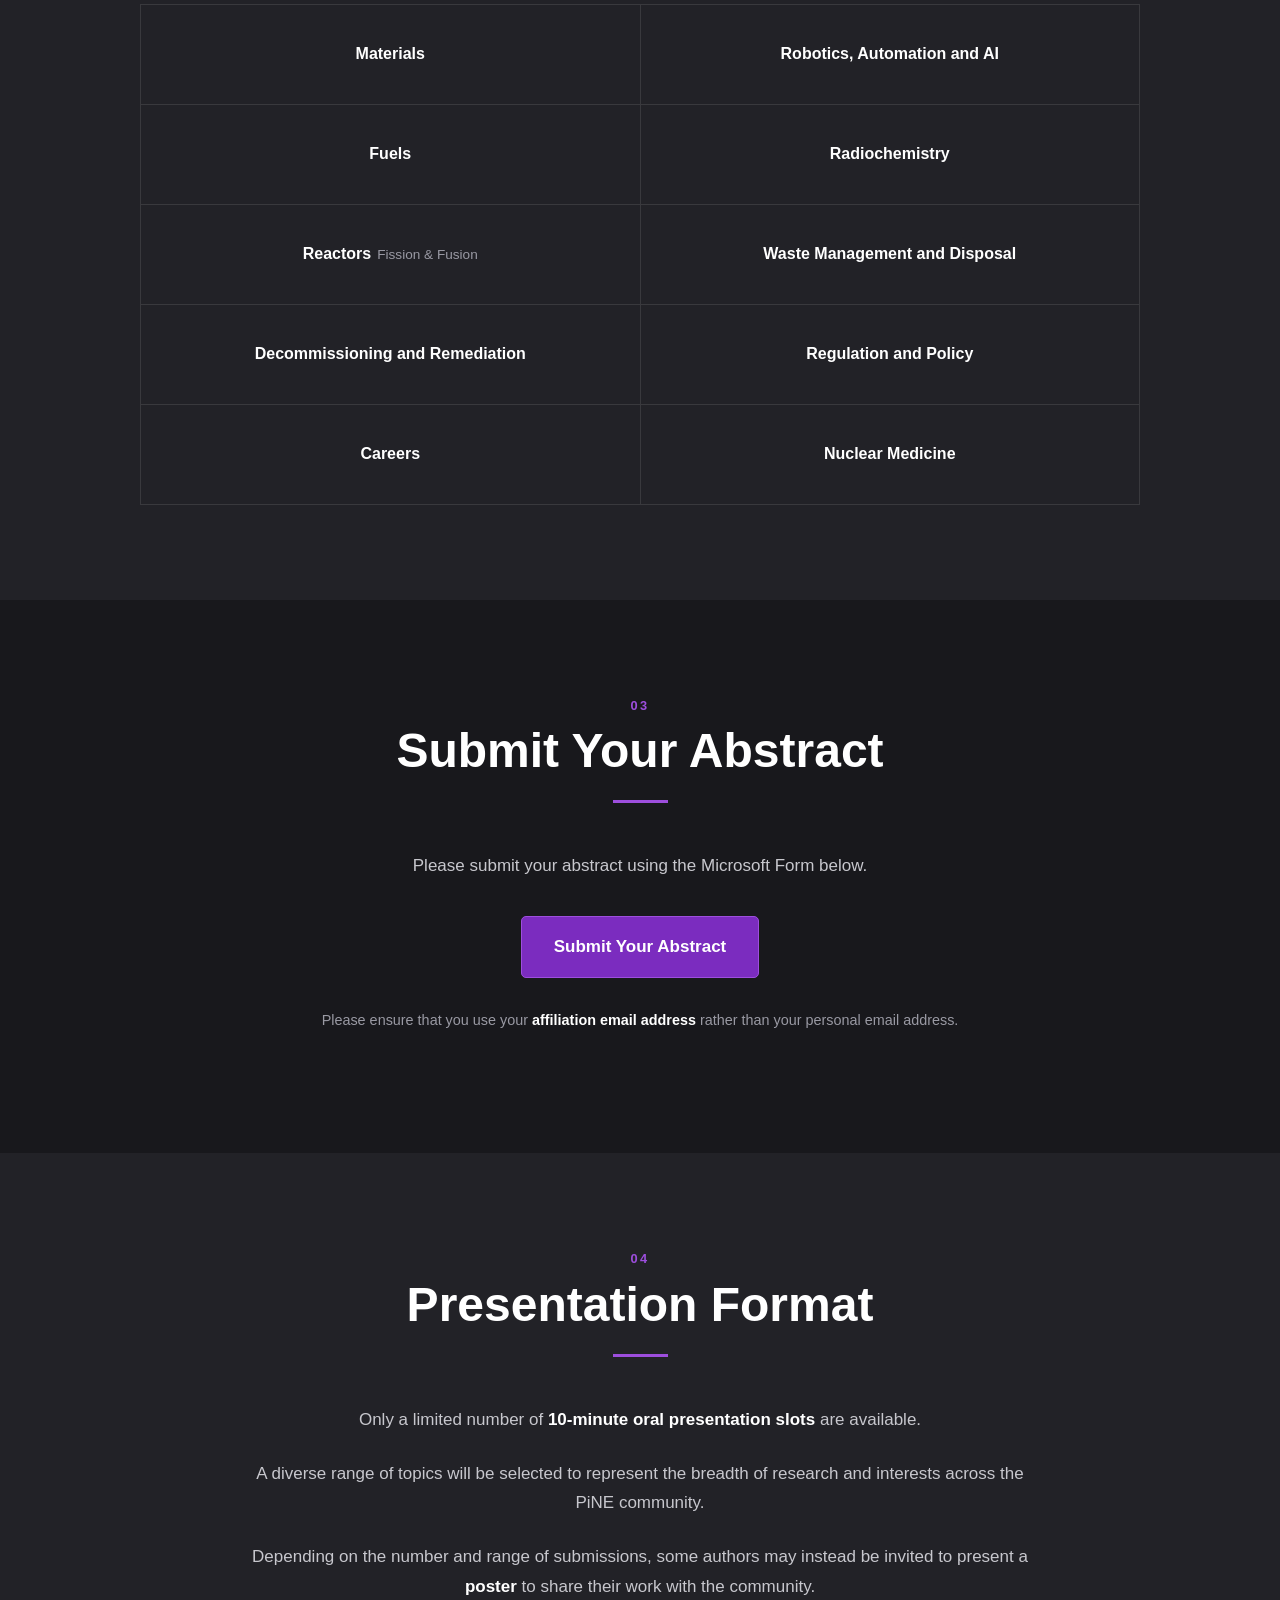
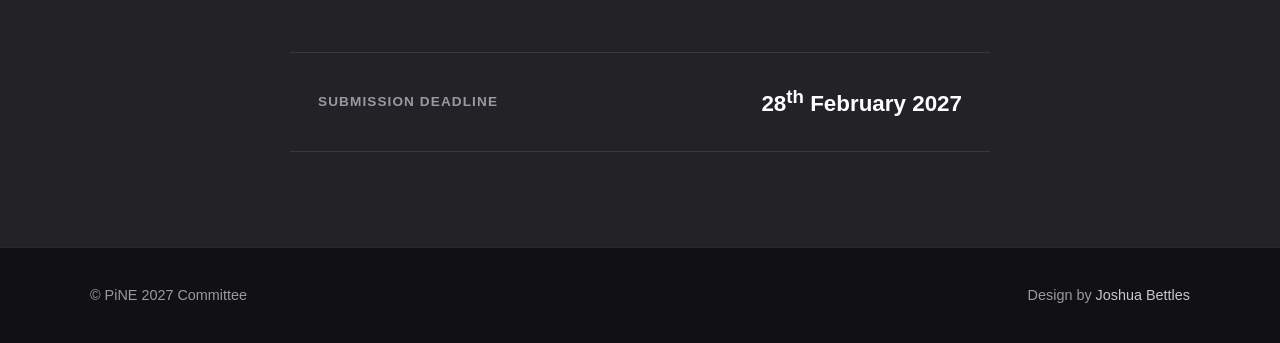
==== commit 26b71836: "Merge branch 'main' of github.com:PiNE2027/pine27.github.io" ====
--- a/abstract/index.html
+++ b/abstract/index.html
@@ -9,50 +9,37 @@
     <title>PiNE 2027 | Abstract Submission</title>
 
     <meta name="description"
-          content="Submit an abstract to PiNE 2027 – Postdocs and Industry in Nuclear Energy at The University of Manchester. Explore presentation categories and abstract submission requirements.">
+        content="Submit an abstract to PiNE 2027 – Postdocs and Industry in Nuclear Energy at The University of Manchester. Explore presentation categories and abstract submission requirements.">
 
     <meta name="keywords"
-          content="PiNE 2027, abstract submission, nuclear energy conference, nuclear research, postdocs nuclear energy, University of Manchester">
+        content="PiNE 2027, abstract submission, nuclear energy conference, nuclear research, postdocs nuclear energy, University of Manchester">
 
     <meta name="author" content="PiNE 2027 Committee">
     <meta name="robots" content="index, follow">
     <meta name="resource-type" content="document">
     <meta name="distribution" content="global">
 
-    <link rel="canonical"
-          href="https://pine2027.github.io/abstract/">
-
-    <link rel="shortcut icon"
-          type="image/png"
-          href="/assets/Uni_logo.png">
-
-    <link rel="stylesheet"
-          type="text/css"
-          media="all"
-          href="/assets/main.css">
+    <link rel="canonical" href="https://pine2027.github.io/abstract/">
+
+    <link rel="shortcut icon" type="image/png" href="/assets/Uni_logo.png">
+
+    <link rel="stylesheet" type="text/css" media="all" href="/assets/main.css">
 
     <!-- Open Graph -->
     <meta property="og:type" content="website">
-    <meta property="og:title"
-          content="PiNE 2027 | Abstract Submission">
+    <meta property="og:title" content="PiNE 2027 | Abstract Submission">
     <meta property="og:description"
-          content="Submit an abstract for PiNE 2027 – Postdocs and Industry in Nuclear Energy at The University of Manchester.">
-    <meta property="og:url"
-          content="https://pine2027.github.io/abstract/">
-    <meta property="og:image"
-          content="https://pine2027.github.io/assets/banner.jpg">
-    <meta property="og:site_name"
-          content="PiNE 2027">
+        content="Submit an abstract for PiNE 2027 – Postdocs and Industry in Nuclear Energy at The University of Manchester.">
+    <meta property="og:url" content="https://pine2027.github.io/abstract/">
+    <meta property="og:image" content="https://pine2027.github.io/assets/Fusion-Minimak-Michael-Aneeqa3.jpg">
+    <meta property="og:site_name" content="PiNE 2027">
 
     <!-- Twitter / X -->
-    <meta name="twitter:card"
-          content="summary_large_image">
-    <meta name="twitter:title"
-          content="PiNE 2027 | Abstract Submission">
+    <meta name="twitter:card" content="summary_large_image">
+    <meta name="twitter:title" content="PiNE 2027 | Abstract Submission">
     <meta name="twitter:description"
-          content="Abstract submission information for PiNE 2027 – Postdocs and Industry in Nuclear Energy.">
-    <meta name="twitter:image"
-          content="https://pine2027.github.io/assets/banner.jpg">
+        content="Abstract submission information for PiNE 2027 – Postdocs and Industry in Nuclear Energy.">
+    <meta name="twitter:image" content="https://pine2027.github.io/assets/Fusion-Minimak-Michael-Aneeqa3.jpg">
 </head>
 
 
@@ -67,38 +54,29 @@
 
         <div class="navigation-inner">
 
-            <a class="nav-brand"
-               href="/"
-               aria-label="PiNE 2027 home">
-                PiNE 2027
+            <a class="nav-brand" href="/" aria-label="PiNE 2027 home">
+                <img src="/assets/pine_logo.png" alt="PiNE 2027" class="nav-logo">
             </a>
 
             <div class="nav-links">
 
-                <a title="Conference Home Page"
-                   href="/">
+                <a title="Conference Home Page" href="/">
                     Home
                 </a>
 
-                <a class="current"
-                   title="Abstract Submission"
-                   href="/abstract/"
-                   aria-current="page">
+                <a class="current" title="Abstract Submission" href="/abstract/" aria-current="page">
                     Abstract Submission
                 </a>
 
-                <a title="Register for the Conference"
-                   href="/registration/">
+                <a title="Register for the Conference" href="/registration/">
                     Registration
                 </a>
 
-                <a title="Conference Programme"
-                   href="/programme/">
+                <a title="Conference Programme" href="/programme/">
                     Programme
                 </a>
 
-                <a title="Contact information"
-                   href="/contact/">
+                <a title="Contact information" href="/contact/">
                     Contact Us
                 </a>
 
@@ -115,8 +93,7 @@
 
     <header class="banner">
 
-        <img src="/assets/banner.jpg"
-             alt="PiNE 2027">
+        <img src="/assets/Fusion-Minimak-Michael-Aneeqa3.jpg" alt="PiNE 2027">
 
         <div class="banner-overlay"></div>
 
@@ -174,15 +151,26 @@
                 <div class="abstract-intro">
 
                     <p>
-                        We welcome abstracts for presentations across a
+                        <strong> submission are now open!</strong>
+                    </p>
+                    <p>
+                        We welcome abstracts for 10-minute oral presentations from across a
                         broad range of nuclear energy and related research
-                        topics.
+                        topics. Accepted abstracts will be published on the website and in the programme.
                     </p>
 
                     <p>
                         Abstracts should be a maximum of
                         <strong>200 words</strong>.
                     </p>
+
+                    <a class="submission-button"
+                        href="https://forms.cloud.microsoft/Pages/ResponsePage.aspx?id=B8tSwU5hu0qBivA1z6kad7aTujPhSyNCtFLJXEMv8YRUM0FZMUpQNlpETTlRUjg2ODFEQjJZS0RQWi4u"
+                        target="_blank" rel="noopener noreferrer">
+
+                        Submit Your Abstract
+
+                    </a>
 
                 </div>
 
@@ -252,7 +240,7 @@
                     </div>
 
                     <div class="abstract-category">
-                        Medicine
+                        Nuclear Medicine
                     </div>
 
                 </div>
@@ -289,23 +277,22 @@
                     </p>
 
 
-                    <div class="submission-status">
+                    <!-- <div class="submission-status">
                         Submission form to be released
-                    </div>
+                    </div> -->
 
 
                     <!--
                     Uncomment once the Microsoft Form is available.
-
+                    -->
                     <a class="submission-button"
-                       href="https://forms.office.com/e/1feZxRSuA1"
-                       target="_blank"
-                       rel="noopener noreferrer">
+                        href="https://forms.cloud.microsoft/Pages/ResponsePage.aspx?id=B8tSwU5hu0qBivA1z6kad7aTujPhSyNCtFLJXEMv8YRUM0FZMUpQNlpETTlRUjg2ODFEQjJZS0RQWi4u"
+                        target="_blank" rel="noopener noreferrer">
 
                         Submit Your Abstract
 
                     </a>
-                    -->
+
 
 
                     <p class="submission-note">
@@ -440,9 +427,7 @@
 
             <p>
                 Design by
-                <a href="https://github.com/joshua-bettles"
-                   target="_blank"
-                   rel="noopener">
+                <a href="https://github.com/joshua-bettles" target="_blank" rel="noopener">
                     Joshua Bettles
                 </a>
             </p>
@@ -453,4 +438,5 @@
 
 
 </body>
+
 </html>
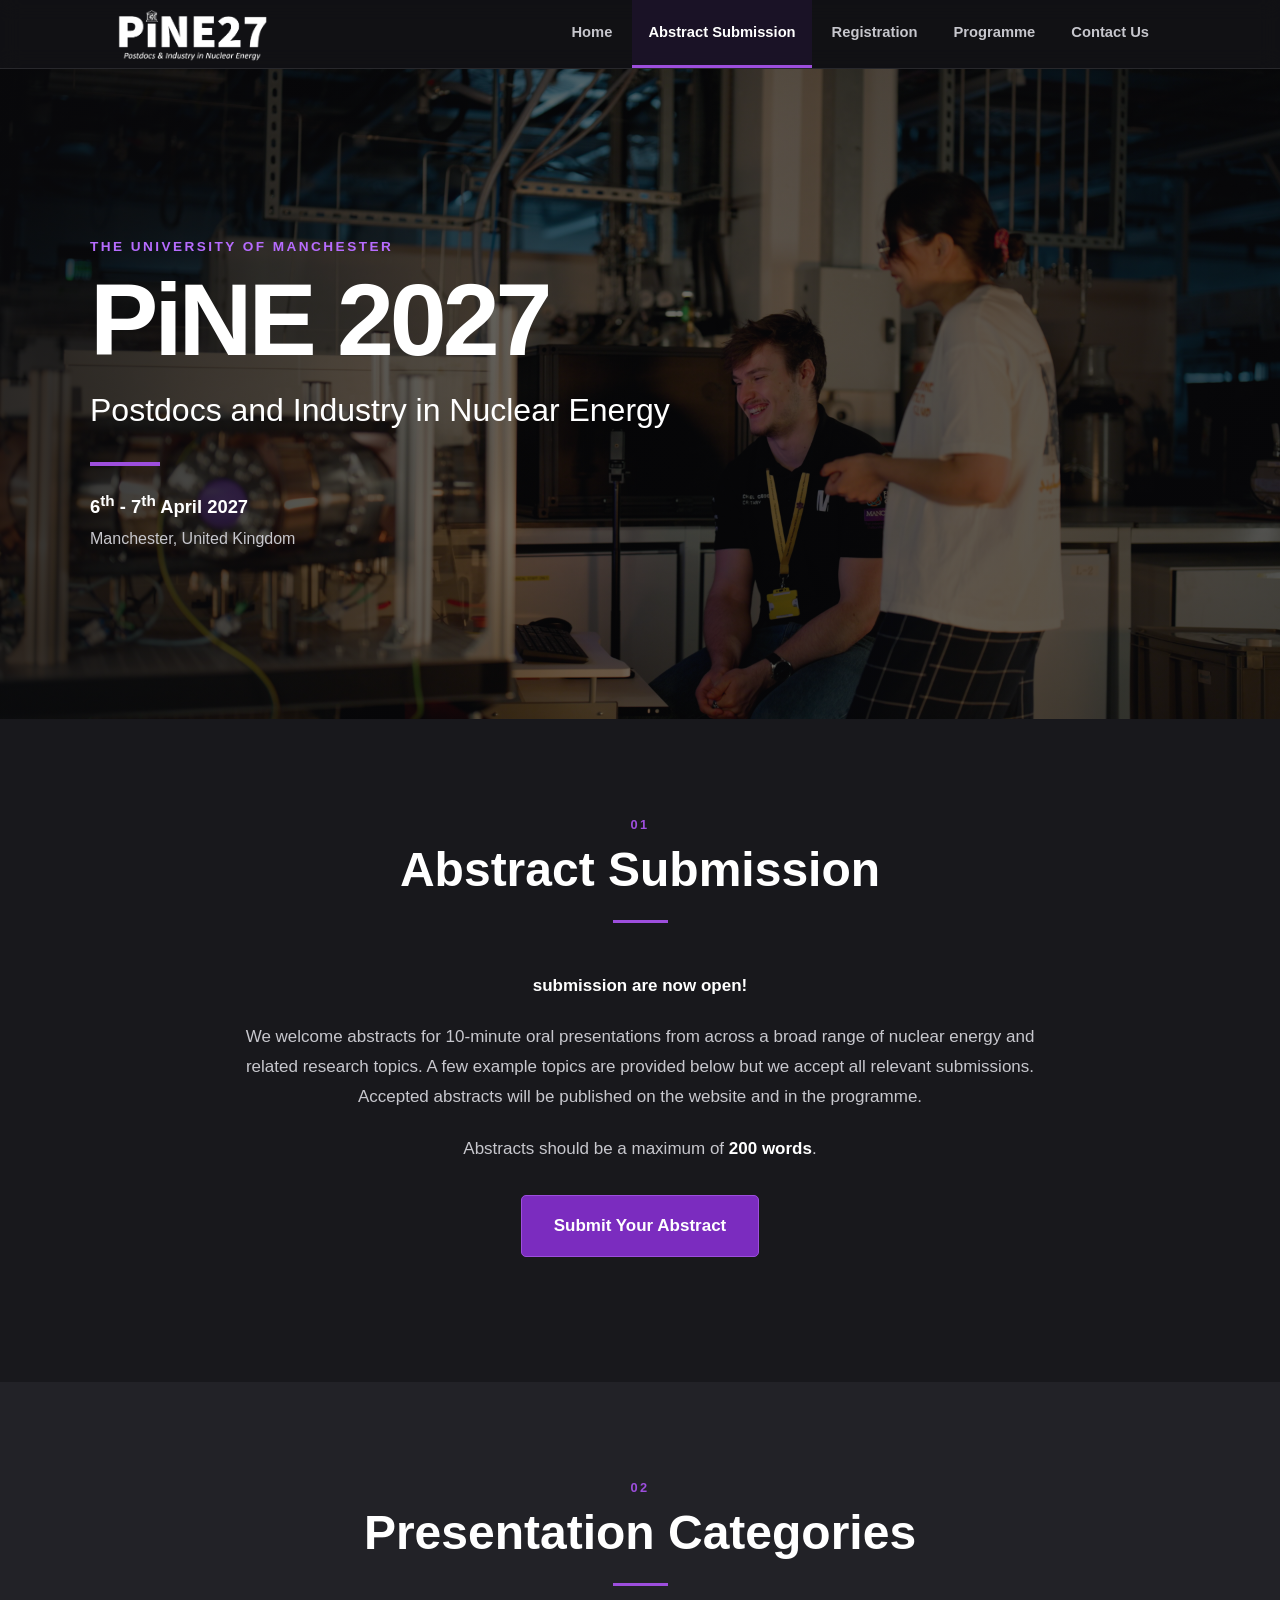
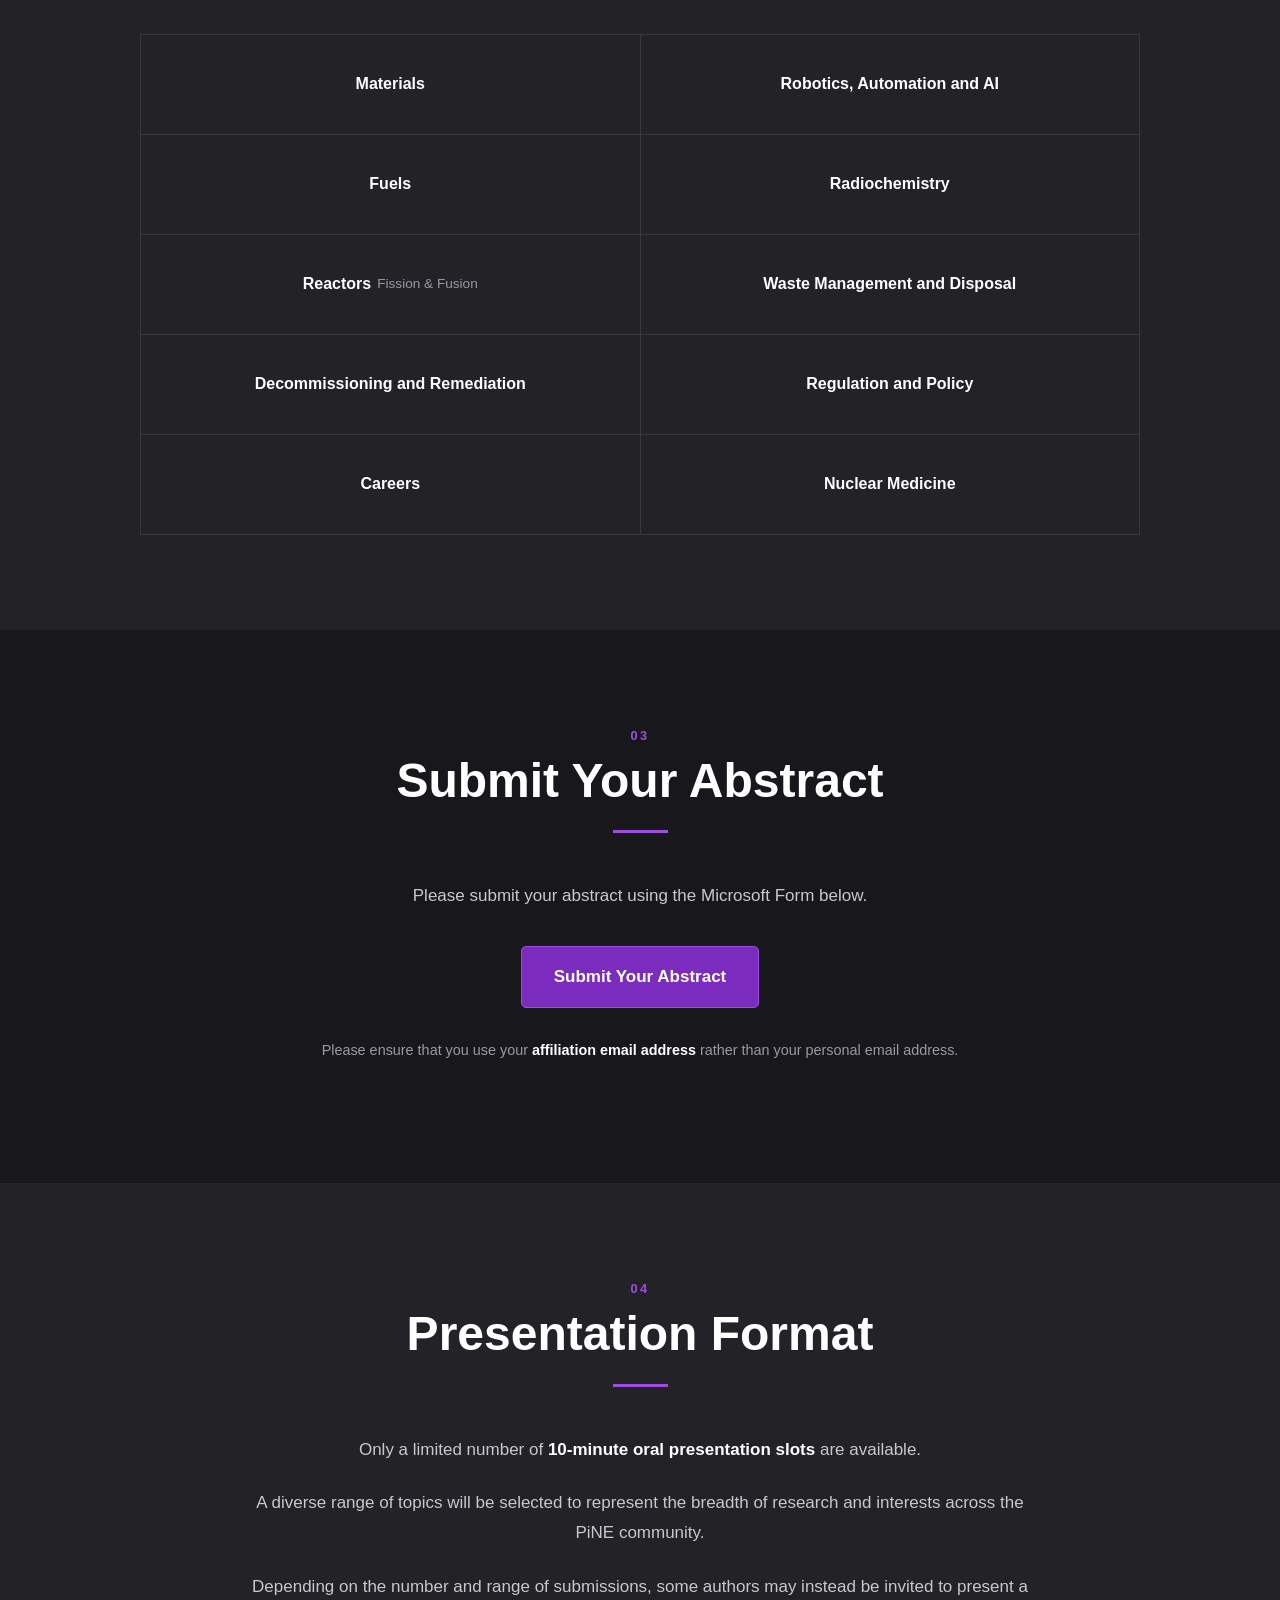
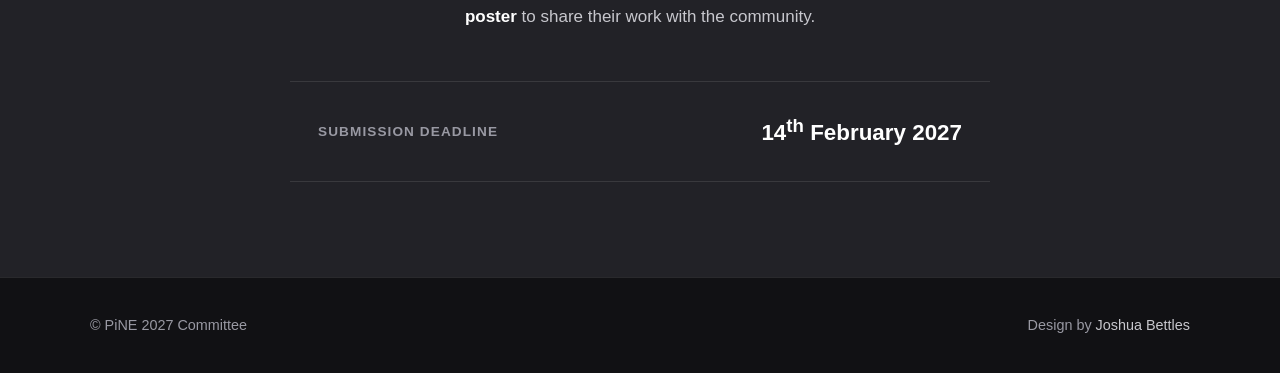
==== commit 7e107c6b: "Date changes" ====
--- a/abstract/index.html
+++ b/abstract/index.html
@@ -156,7 +156,8 @@
                     <p>
                         We welcome abstracts for 10-minute oral presentations from across a
                         broad range of nuclear energy and related research
-                        topics. Accepted abstracts will be published on the website and in the programme.
+                        topics. A few example topics are provided below but we accept all relevant submissions. 
+                        Accepted abstracts will be published on the website and in the programme.
                     </p>
 
                     <p>
@@ -358,7 +359,7 @@
                     </span>
 
                     <span class="deadline-value">
-                        28<sup>th</sup> February 2027
+                        14<sup>th</sup> February 2027
                     </span>
 
                 </div>
